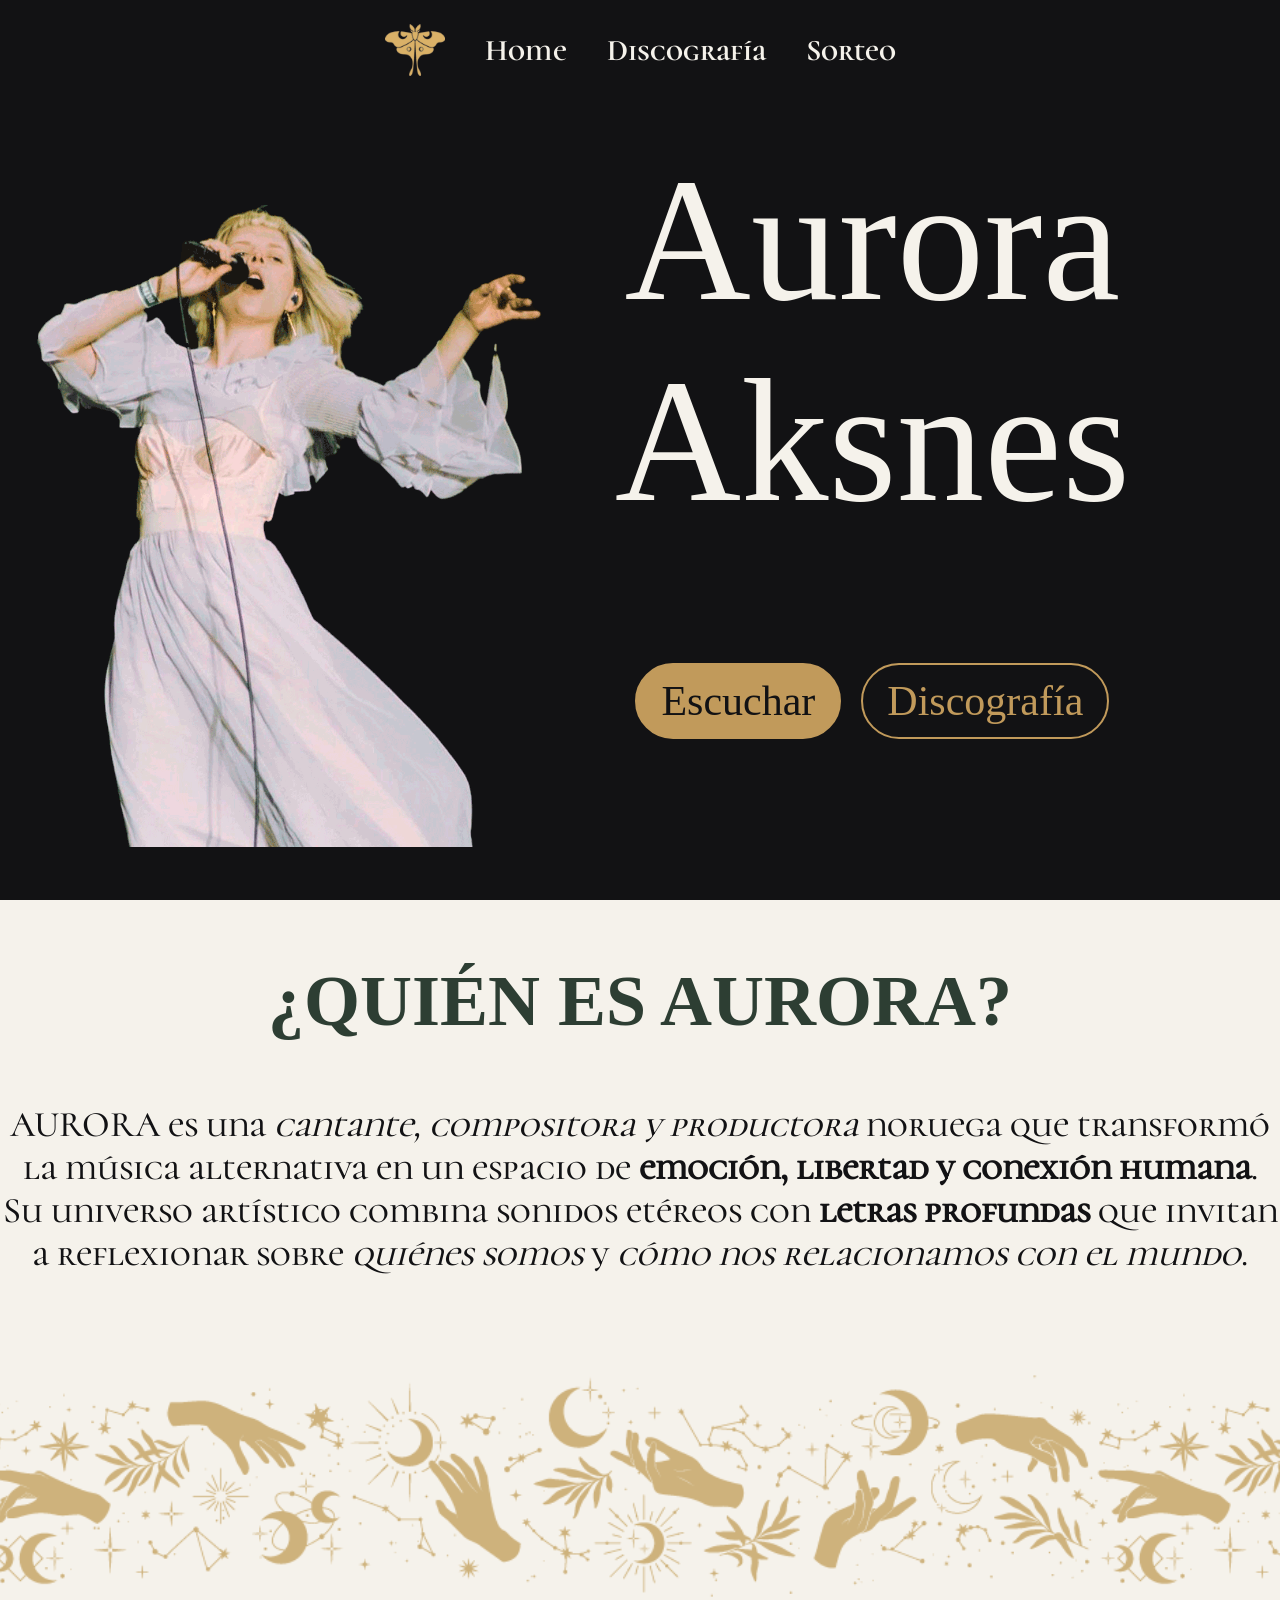
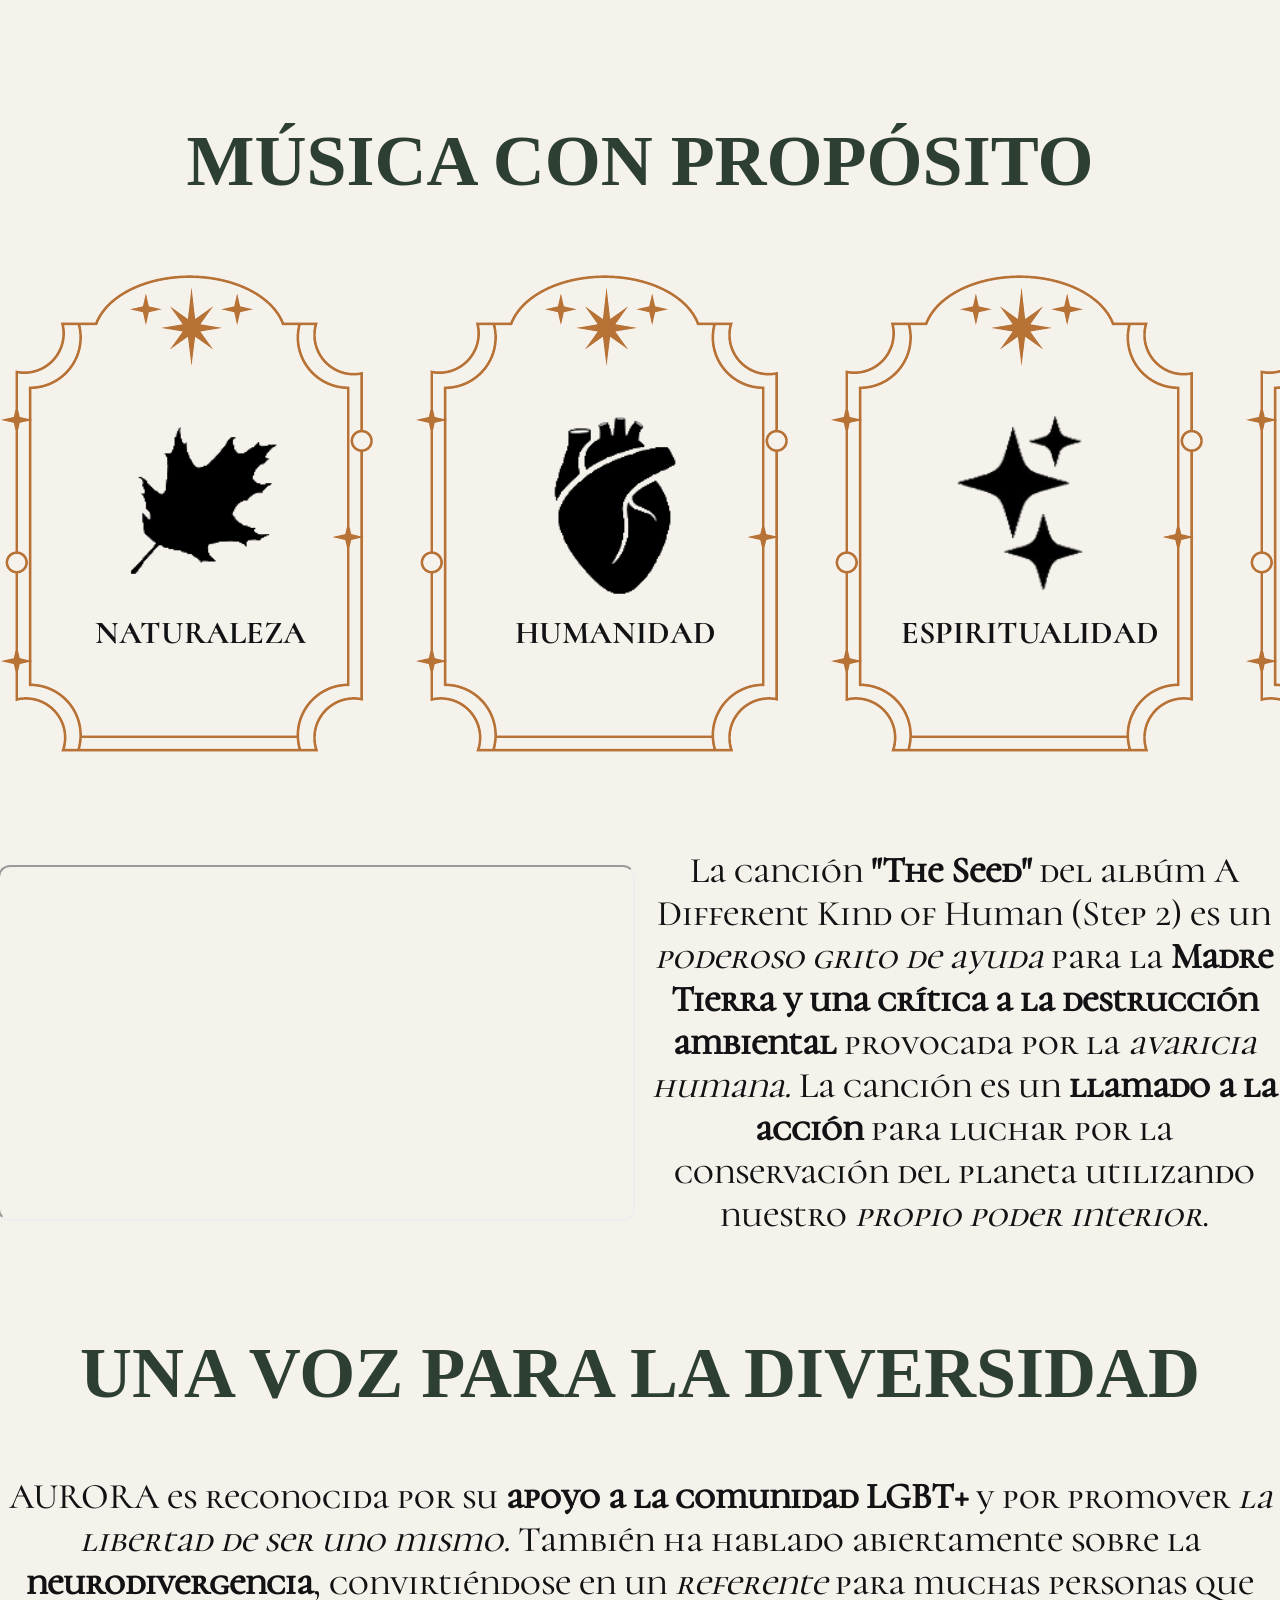
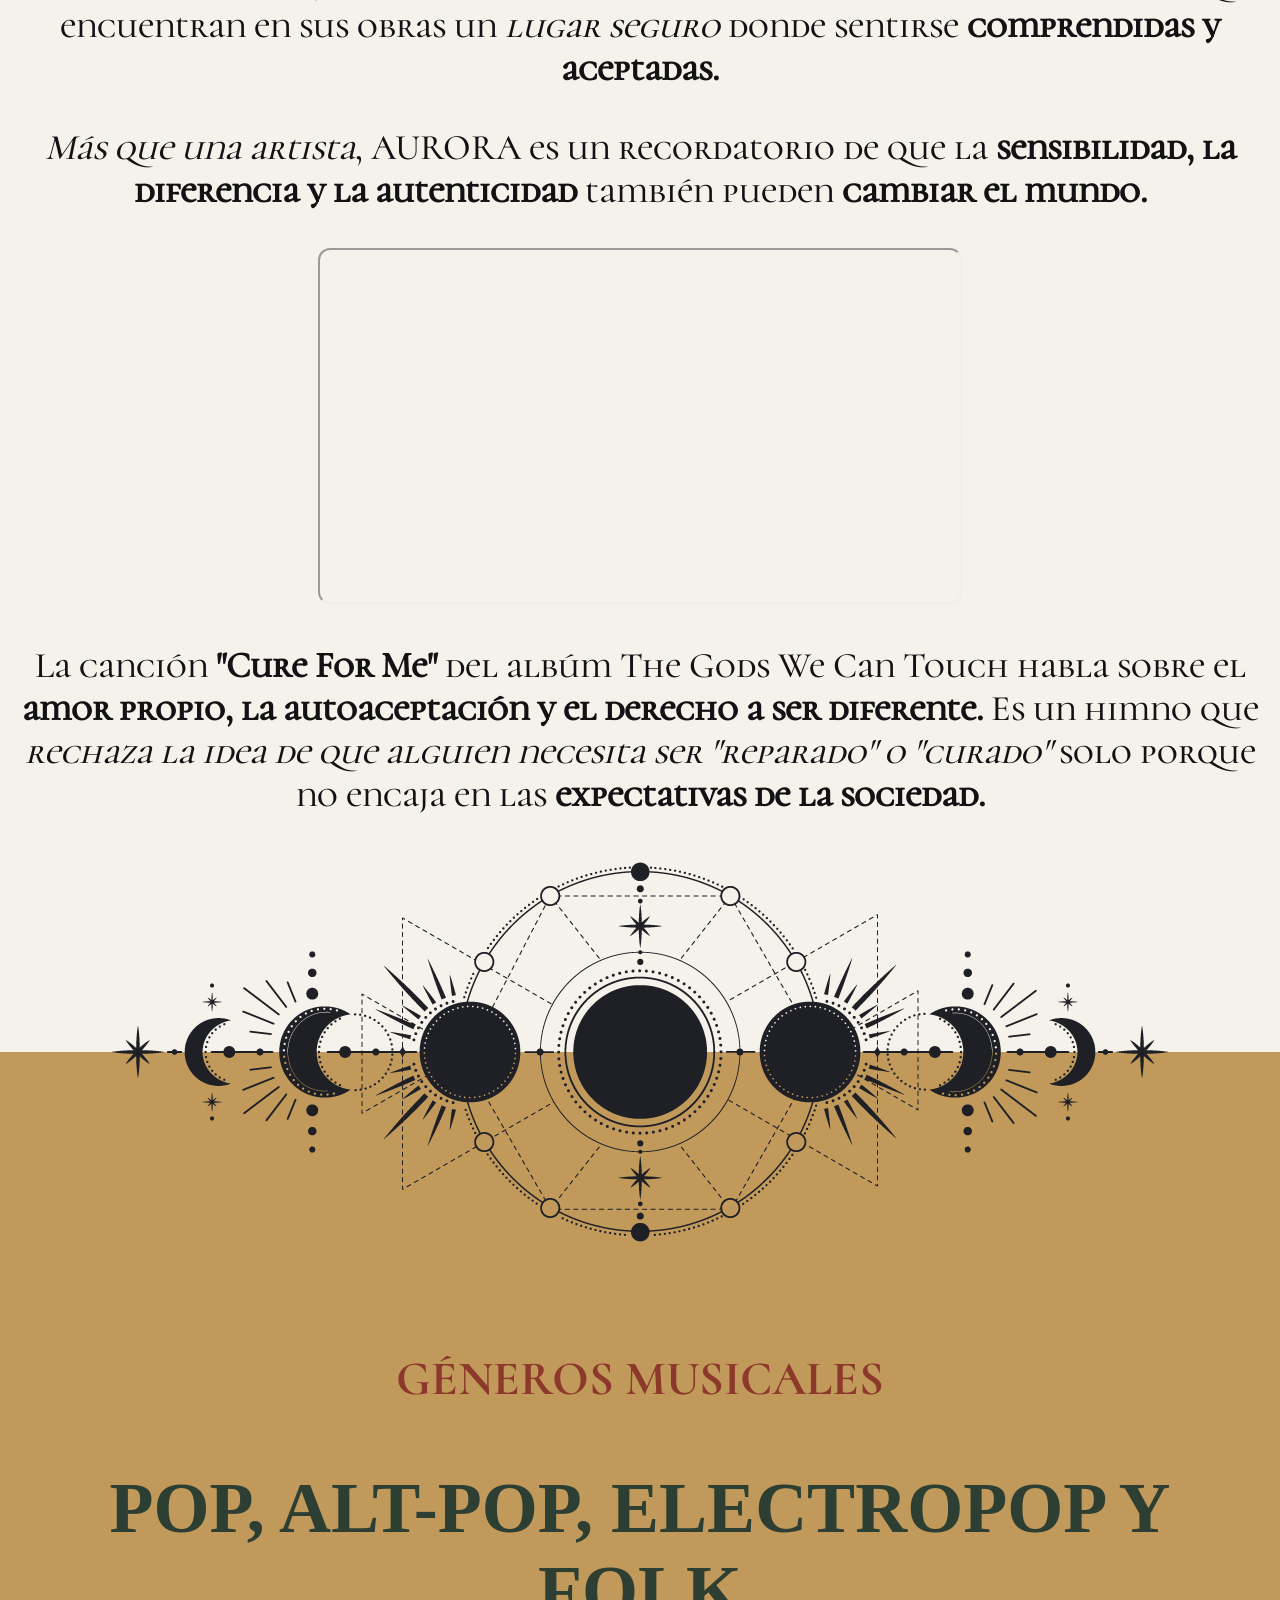
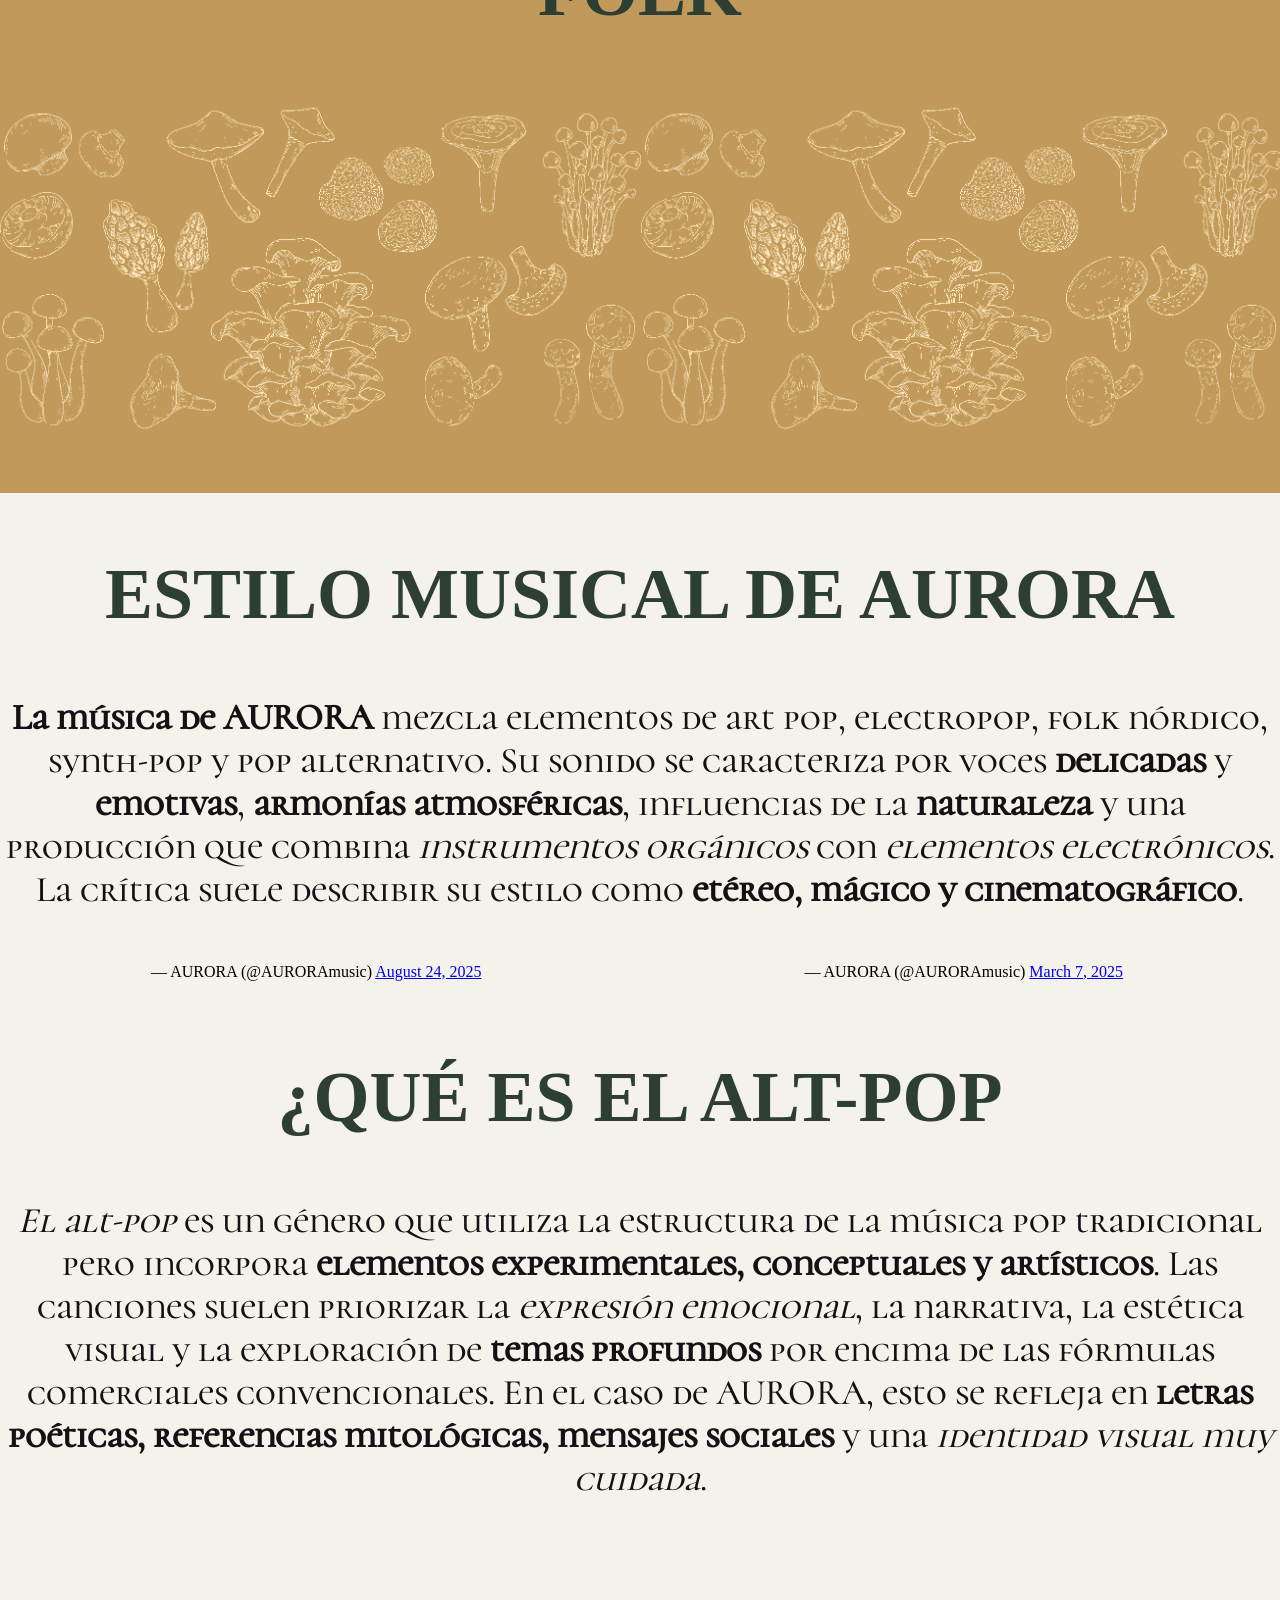
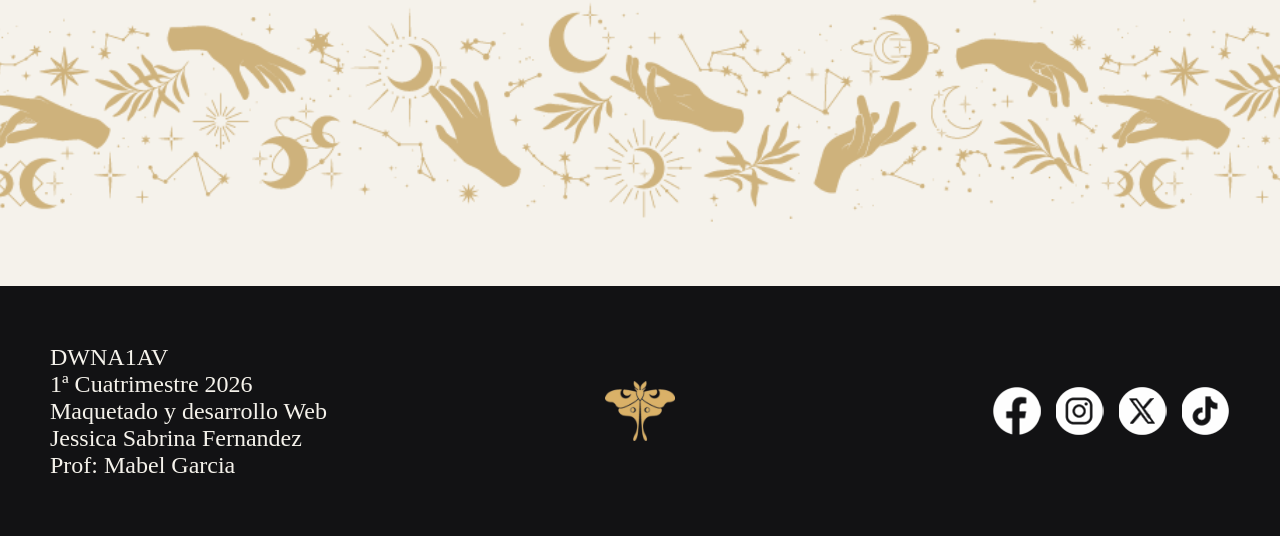
==== index.html @ bcd717bb "web_aurora_1.0.0" ====
<!doctype html>
<html lang="es">
  <head>
    <meta charset="UTF-8" />
    <meta name="viewport" content="width=device-width, initial-scale=1.0" />
    <title>AURORA</title>
    <link rel="stylesheet" href="css/style.css" />
    <script src="app.js" defer></script>
  </head>
  <body>
    <header>
      <nav>
        <ul>
          <li><div class="logo"></div></li>
          <li><a href="index.html">Home</a></li>
          <li><a href="discografia.html">Discografía</a></li>
          <li><a href="formulario.html">Sorteo</a></li>
        </ul>
      </nav>
    </header>

    <main>
      <section class="banner">
        <div class="banner_imagen"></div>
        <div class="contenido_banner">
          <div class="titulo_banner"><h1>Aurora Aksnes</h1></div>
          <div class="btns_banner">
            <a
              class="btn_escuchar"
              target="_blank"
              href="https://open.spotify.com/intl-es/artist/1WgXqy2Dd70QQOU7Ay074N?si=v36S2ORpQXOMfFHbSFHJcA"
            >
              Escuchar
            </a>
            <a class="btn_discografia" href="discografia.html">Discografía </a>
          </div>
        </div>
      </section>

      <section class="contenedor">
        <h2 class="titulos_h2">¿QUIÉN ES AURORA?</h2>
        <p>
          AURORA es una
          <em>cantante, compositora y productora</em>
          noruega que transformó la música alternativa en un espacio de
          <strong>emoción, libertad y conexión humana</strong>. Su universo
          artístico combina sonidos etéreos con
          <strong>letras profundas</strong> que invitan a reflexionar sobre
          <em>quiénes somos</em> y <em>cómo nos relacionamos con el mundo</em>.
        </p>
      </section>

      <div class="img_manos_celestiales" aria-hidden="true"></div>

      <section class="contenedor">
        <h2 class="titulos_h2">MÚSICA CON PROPÓSITO</h2>
        <div class="grid4">
          <div class="ornamento">
            <div id="naturaleza"></div>
            <span>NATURALEZA</span>
          </div>

          <div class="ornamento">
            <div id="humanidad"></div>
            <span>HUMANIDAD</span>
          </div>

          <div class="ornamento">
            <div id="espiritualidad"></div>
            <span>ESPIRITUALIDAD</span>
          </div>

          <div class="ornamento">
            <div id="tierra"></div>
            <span>TIERRA</span>
          </div>
        </div>
      </section>

      <div class="contenedor">
        <div class="grid2">
          <iframe
            data-testid="embed-iframe"
            style="border-radius: 12px"
            src="https://open.spotify.com/embed/track/16tvIGzCNfRLVbm8G39DDo?utm_source=generator&si=0fff53f872d34c62"
            height="352"
            allow="
              autoplay;
              clipboard-write;
              encrypted-media;
              fullscreen;
              picture-in-picture;
            "
            loading="lazy"
          ></iframe>
          <p>
            La canción <strong>"The Seed"</strong> del albúm A Different Kind of
            Human (Step 2) es un <em>poderoso grito de ayuda</em> para la
            <strong>Madre Tierra y una crítica a la
            destrucción ambiental</strong> provocada por la
            <em>avaricia humana.</em> La canción es un
            <strong>llamado a la acción</strong> para luchar por la conservación
            del planeta utilizando nuestro
            <em>propio poder interior</em>.
          </p>
        </div>
      </div>

      <section class="contenedor">
        <h2 class="titulos_h2">UNA VOZ PARA LA DIVERSIDAD</h2>
        <p>
          AURORA es reconocida por su <strong>apoyo a la comunidad
          LGBT+</strong> y por promover <em>la libertad de ser uno mismo.</em>
          También ha hablado abiertamente sobre la
          <strong>neurodivergencia</strong>, convirtiéndose en un
          <em>referente</em> para muchas personas que encuentran en sus obras un
          <em>lugar seguro</em> donde sentirse
          <strong>comprendidas y aceptadas.</strong>
        </p>
        <p>
          <em>Más que una artista</em>, AURORA es un recordatorio de que la
          <strong>sensibilidad, la diferencia y la autenticidad</strong> también
          pueden <strong>cambiar el mundo.</strong>
        </p>
        <iframe
          id="cure_for_me"
          data-testid="embed-iframe"
          style="border-radius: 12px"
          src="https://open.spotify.com/embed/track/7Iiek3SL6PluRxj9IgbTC1?utm_source=generator&si=62061ac1c10e4a43"
          height="352"
          allow="
            autoplay;
            clipboard-write;
            encrypted-media;
            fullscreen;
            picture-in-picture;
          "
          loading="lazy"
        ></iframe>
        <p>
          La canción <strong>"Cure For Me"</strong> del albúm The Gods We Can
          Touch habla sobre el <strong>amor propio, la
          autoaceptación y el
          derecho a ser diferente.</strong> Es un
          himno que <em>rechaza la idea de que alguien
          necesita ser "reparado" o
          "curado"</em> solo porque no encaja en las
          <strong>expectativas de la sociedad.</strong>
        </p>
      </section>

      <div id="lunas" aria-hidden="true"></div>

      <div id="generos_musicales">
        <section class="contenedor">
          <h3 class="titulos_h3">GÉNEROS MUSICALES</h3>
          <h2 class="titulos_h2">POP, ALT-POP, ELECTROPOP Y FOLK</h2>
        </section>

        <div id="hongos"></div>
      </div>

      <section class="contenedor">
        <h2 class="titulos_h2">ESTILO MUSICAL DE AURORA</h2>
        <p>
          <strong>La música de AURORA</strong> mezcla elementos de art
          pop, electropop, folk nórdico, synth-pop y pop alternativo. Su sonido
          se caracteriza por voces <strong>delicadas</strong> y
          <strong>emotivas</strong>, <strong>armonías atmosféricas</strong>,
          influencias de la <strong>naturaleza</strong> y una producción que
          combina <em>instrumentos orgánicos</em> con
          <em>elementos electrónicos</em>. La crítica suele describir su estilo
          como <strong>etéreo, mágico y cinematográfico</strong>.
        </p>
        <div class="grid2">
          <blockquote class="twitter-tweet" data-media-max-width="560">
            <!-- <p lang="en" dir="ltr">
              To sing this song with you, all over the world has been an
              absolute honour.<br /><br />I only have 4 shows left this year.
              And then this chapter will be over. And i will retire to my nest
              for a while. And it’s going to be lovely.<br />I love you all x
              <a href="https://t.co/igZcpnG6uc">pic.twitter.com/igZcpnG6uc</a>
            </p> -->
            &mdash; AURORA (@AURORAmusic)
            <a
              href="https://x.com/AURORAmusic/status/1959601594741424408?ref_src=twsrc%5Etfw"
              >August 24, 2025</a
            >
          </blockquote>
          <script src="https://platform.x.com/widgets.js"></script>
          <blockquote class="twitter-tweet" data-media-max-width="560">
            <!-- <p lang="tr" dir="ltr">
              Istanbul ✨ Tickets for my show at KüçükÇiftlik Park on the 12th
              July are on-sale now!
              <a href="https://t.co/MssxtVZOmK">https://t.co/MssxtVZOmK</a>
              <a href="https://t.co/ja3zozktDt">pic.twitter.com/ja3zozktDt</a>
            </p> -->
            &mdash; AURORA (@AURORAmusic)
            <a
              href="https://x.com/AURORAmusic/status/1897935263843991590?ref_src=twsrc%5Etfw"
              >March 7, 2025</a
            >
          </blockquote>
          <script src="https://platform.x.com/widgets.js"></script>
        </div>
        <article>
          <h2 class="titulos_h2">¿QUÉ ES EL ALT-POP</h2>
          <p>
            <em>El alt-pop</em> es un género que utiliza la
            estructura de la música pop tradicional pero incorpora
            <strong>elementos experimentales, conceptuales y artísticos</strong
            >. Las canciones suelen priorizar la <em>expresión emocional</em>,
            la narrativa, la estética visual y la exploración de
            <strong>temas profundos</strong> por encima de las fórmulas
            comerciales convencionales. En el caso de AURORA, esto se refleja en
            <strong
              >letras poéticas, referencias mitológicas, mensajes
              sociales</strong
            >
            y una <em>identidad visual muy cuidada</em>.
          </p>
        </article>
      </section>

      <div class="img_manos_celestiales" aria-hidden="true"></div>
    </main>

    <footer class="footer">
      <div>
        <ol>
          <li>DWNA1AV</li>
          <li>1ª Cuatrimestre 2026</li>
          <li>Maquetado y desarrollo Web</li>
          <li>Jessica Sabrina Fernandez</li>
          <li>Prof: Mabel Garcia</li>
        </ol>
      </div>
      <div class="logo"></div>
      <div class="redes" aria-label="Redes sociales">
        <ol>
          <li>
            <a
              href="https://www.facebook.com/iamAURORA"
              class="icon facebook"
              aria-label="Facebook"
              target="_blank"
            ></a>
          </li>

          <li>
            <a
              href="https://www.instagram.com/auroramusic/"
              class="icon instagram"
              aria-label="Instagram"
              target="_blank"
            ></a>
          </li>

          <li>
            <a
              href="https://x.com/AURORAmusic"
              class="icon x"
              aria-label="X"
              target="_blank"
            ></a>
          </li>

          <li>
            <a
              href="https://www.tiktok.com/@iamauroramusic?is_from_webapp=1&sender_device=pc"
              class="icon tiktok"
              aria-label="TikTok"
              target="_blank"
            ></a>
          </li>
        </ol>
      </div>
    </footer>
  </body>
</html>
---- css/style.css ----
/* TIPOGRAFIAS--------------------------------------------------------------- */
@font-face {
  font-family: "corcomat_bold"; /* Dale el nombre que quieras usar */
  src: url(../fonts/CormorantUnicase-Bold.ttf) format("truetype");
}
@font-face {
  font-family: "corcomat_medium"; /* Dale el nombre que quieras usar */
  src: url(../fonts/CormorantUnicase-Medium.ttf) format("truetype");
}
@font-face {
  font-family: "uncial_antiqua"; /* Dale el nombre que quieras usar */
  src: url(../fonts/UncialAntiqua-Regolar.ttf) format("truetype");
}
/* ------------------------------------------------------------------------*/

/* AJUSTES GENERALES----------------------------------- */
body {
  background-color: #f5f2eb;
  margin: 0;
}

p {
  font-family: corcomat_medium;
  font-size: 36px;
  color: #121214;
}

img {
  height: 500px;
  width: 500px;
}

h1 {
  font-size: inherit;
  font-weight: normal;
  margin: 0;
  padding: 0;
}

iframe {
  width: 100%;
}

#cure_for_me {
  width: 50%;
}

/* --------------------------- */

/* animaciones de texto y titulos ----------------------------------------------*/
p,
h2,
h3,
span {
  opacity: 0;
  transform: translateY(30px);
  transition:
    opacity 0.8s ease-out,
    transform 0.8s ease-out;
  will-change: opacity, transform;
}

p.visible,
h2.visible,
h3.visible,
span.visible {
  opacity: 1;
  transform: translateY(0);
}

.entrada-izquierda {
  opacity: 0;
  transform: translateX(-50px);
  transition:
    opacity 0.6s ease,
    transform 0.6s ease;
  will-change: opacity, transform;
}

.entrada-izquierda.animado {
  opacity: 1;
  transform: translateX(0);
}
/* ----------------------------------------------------------------------------- */
/* NAVBAR */
header nav ul {
  display: flex;
  gap: 40px;
  font-size: 30px;
  justify-content: center;
  align-items: center;
  list-style: none;
  margin: 0;
  padding: 0;
}

.logo {
  background: url(../images/moth.png) no-repeat center center;
  background-size: contain;
  height: 60px;
  width: 60px;
}

header {
  display: flex;
  justify-content: center;
  align-items: center;
  padding: 20px;
  background-color: #121214;
}

header nav a {
  text-decoration: none;
  color: #f5f2eb;
  font-family: "corcomat_bold";
}

header nav a:hover {
  color: #c19a5b;
}
/* ------------------------------------------------------------------------------------*/

/* BANNER-------------------------------------------------------------------------------- */
.banner {
  display: grid;
  grid-template-columns: 1fr 1fr;
  height: 800px;
  background-color: #121214;
}

.banner_imagen {
  background: url(../images/aurora_banner.png) no-repeat center center;
  background-size: contain;
}

.contenido_banner {
  display: grid;
  grid-template-rows: auto 1fr;
  align-items: center;
  justify-items: center;
  padding: 40px;
  padding-right: 150px;
}

.titulo_banner {
  font-size: 175px;
  font-family: "uncial_antiqua";
  text-align: center;
  text-wrap: wrap;
  color: #f5f2eb;
}

.btns_banner {
  display: flex;
  justify-content: center;
  align-items: center;
  gap: 20px;
  width: 100%;
}
/* ------------------------------------------------------------------- */

/* BOTONES A---------------------------------------------------------------- */
.btn_escuchar {
  border: 2px solid #c19a5b;
  background-color: #c19a5b;
  color: #121214;
  padding: 12px 24px;
  font-family: "uncial_antiqua";
  font-size: 42px;
  cursor: pointer;
  border-radius: 50px;
  text-decoration: none;
}
.btn_discografia {
  background-color: transparent;
  border: 2px solid #c19a5b;
  color: #c19a5b;
  padding: 12px 24px;
  font-family: "uncial_antiqua";
  font-size: 42px;
  cursor: pointer;
  border-radius: 50px;
  text-decoration: none;
}
.btn_canciones {
  background-color: transparent;
  border: 2px solid #8c382a;
  color: #8c382a;
  padding: 12px 24px;
  font-family: "uncial_antiqua";
  font-size: 26px;
  cursor: pointer;
  border-radius: 50px;
  text-decoration: none;
}

/* BOTONES BUTTON---------------------------------------------- */
.btn_spotify {
  border: 2px solid #8c382a;
  background-color: #8c382a;
  color: #f5f2eb;
  padding: 12px 24px;
  font-family: "uncial_antiqua";
  font-size: 26px;
  cursor: pointer;
  border-radius: 50px;
}

.btn_escuchar:hover,
.btn_canciones:hover,
.btn_discografia:hover,
.btn_spotify:hover,
.btn_volver:hover,
.btn_enviar:hover {
  background-color: #2d3e33;
  border-color: #2d3e33;
  color: #f5f2eb;
}
/* ------------------------------------------------------------------- */

.contenedor {
  width: 1280px;
  margin: auto;
  align-items: center;
  justify-items: center;
  text-align: center;
}

.titulos_h2 {
  font-family: "uncial_antiqua";
  font-size: 72px;
  color: #2d3e33;
}

.titulos_h3 {
  font-family: "corcomat_bold";
  font-size: 48px;
  color: #8c382a;
}

/* DECORACION---------------------------------------- */
.img_manos_celestiales {
  background: url(../images/manos_celestiales.png) repeat-x center center;
  background-size: contain;
  height: 350px;
}

.img_luna_fases {
  background: url(../images/luna_fases.png) no-repeat center center;
  background-size: contain;
  height: 150px;
  width: 100%;
  background-position: center;
  background-repeat: no-repeat;
  margin: 20px 0 20px 0;
}
/* -------------------------------------------------- */

/* ONRAMENTOS--------------------------------------- */
.ornamento {
  background: url(../images/ornamento.png) no-repeat center center;
  background-size: cover;
  width: 400px;
  height: 500px;

  display: grid;
  grid-template-rows: 70% 30%;
  justify-items: center;

  font-family: corcomat_bold;
  font-size: 32px;
  color: #121214;
  margin-bottom: 50px;
}

.ornamento > div {
  align-self: end;
}

.ornamento span {
  align-self: start;
}
/* ------------------------------------------------------ */

/* GRIDS-------------------------------------------------- */
.grid4 {
  margin-top: 50px;
  display: grid;
  grid-template-columns: repeat(4, 1fr);
  gap: 15px;
}

.grid2 {
  display: grid;
  grid-template-columns: repeat(2, 1fr);
  gap: 15px;
  justify-items: center;
  align-items: center;
}
/* -------------------------------------------------- */

/* ORNAMENTOS-------------------------------------------- */
#naturaleza {
  background: url(../images/naturaleza.png) no-repeat center center;
}

#humanidad {
  background: url(../images/humanidad.png) no-repeat center center;
}

#espiritualidad {
  background: url(../images/espiritualidad.png) no-repeat bottom center;
}

#tierra {
  background: url(../images/tierra.png) no-repeat center center;
}

#naturaleza,
#humanidad,
#espiritualidad,
#tierra {
  width: 220px;
  height: 220px;
  background-repeat: no-repeat;
  background-position: center;
  background-size: contain;
}

/* DECORACION-------------------------------------- */
#lunas {
  height: 400px;
  width: 100%;
  background-image:
    url(../images/lunas.png),
    linear-gradient(to bottom, #f5f2eb 50%, #c19a5b 50%);
  background-position: center;
  background-repeat: no-repeat;
}
/* ---------------------------------------- */

#generos_musicales {
  background-color: #c19a5b;
  padding: 50px 0 50px 0;
}

/* DECORACION------------------------------------ */
#hongos {
  background: url(../images/hongos.png) repeat-x;
  background-size: contain;
  height: 350px;
  width: 100%;
}
/* ------------------------------------------------- */

/* FOOTER--------------------------------------------- */
.footer {
  background-color: #121214;
  display: grid;
  grid-template-columns: 1fr 1fr 1fr;
  height: 250px;
  width: 100%;
}

.footer div {
  padding: 0 50px 0 50px;
}

.footer ol {
  margin: 0;
  color: #f5f2eb;
  font-family: "uncial_antiqua";
  font-size: 24px;
  list-style-type: none;
}

.footer > div:nth-child(1) {
  justify-self: start;
  align-self: center;
}

.footer > div:nth-child(2) {
  justify-self: center;
  align-self: center;
}

.footer > div:nth-child(3) {
  justify-self: end;
  align-self: center;
}

.redes ol {
  display: flex;
  gap: 15px;
  list-style: none;
  padding: 0;
  margin: 0;
}

.redes li {
  display: flex;
}

.icon {
  display: block;
  width: 48px;
  height: 48px;

  background-image: url(../images/social_media.png);
  background-repeat: no-repeat;

  transition: transform 0.3s ease;
}
.facebook {
  background-position: 0 0;
}
.facebook:hover {
  background-position: 0 -48px;
}
.instagram {
  background-position: -48px 0;
}
.instagram:hover {
  background-position: -48px -48px;
}
.x {
  background-position: -96px 0;
}
.x:hover {
  background-position: -96px -48px;
}
.tiktok {
  background-position: -144px 0;
}
.tiktok:hover {
  background-position: -144px -48px;
}
.icon:hover {
  transform: translateY(-4px);
}

/* ------------------------------------------------ */

/* ACORDEON-------------------------------------- */
.acordeon {
  width: 100%;
  height: 550px;
  overflow: hidden;
}

.acordeon ol {
  display: flex;
  width: 100%;
  height: 100%;
  margin: 0;
  padding: 0;
  list-style: none;
}

.acordeon li {
  position: relative;
  flex: 1;
  height: 100%;
  transition: all 0.5s ease;
}

.acordeon li a {
  display: block;
  width: 100%;
  height: 100%;
}

.acordeon ol:hover li {
  flex: 0.5;
}
.acordeon ol li:hover {
  flex: 5;
}

.acordeon li img {
  display: block;
  width: 100%;
  height: 100%;
  object-fit: cover;
  object-position: center;
}
/* ---------------------------------------------- */

/* PORTADAS DISCOS--------------------------------------------- */
.contenedor_disco {
  position: relative;
  width: 500px;
  height: 500px;
}

.disco {
  width: 100%;
  height: 100%;
  display: block;
}

.ornamento_disco {
  position: absolute;
  top: -10px;
  left: -10px;
  width: calc(100% + 20px);
  height: calc(100% + 20px);
  background-image: url(../images/ornamento_discos.png);
  background-size: 100% 100%;
  background-position: center;
  background-repeat: no-repeat;
  pointer-events: none;
  z-index: 2;
}
/* ---------------------------------------------------- */

/* DESCRIPCION DISCOS--------------------------------- */
.texto_discos {
  text-align: left;
}

.texto_discos h2 {
  font-family: "uncial_antiqua";
  font-size: 48px;
  color: #8c382a;
  margin: 0;
}

.texto_discos ol {
  margin: 0 0 20px 0;
}

.texto_discos li {
  margin: 0;
  font-family: corcomat_medium;
  font-size: 24px;
  list-style-type: "-";
  list-style-position: inside;
}

.texto_discos p {
  margin: 15px 0 15px 0;
  font-family: corcomat_medium;
  font-size: 24px;
  text-decoration: none;
  list-style-type: none;
}

.texto_discos span {
  margin: 15px 0 15px 0;
  font-family: corcomat_bold;
  font-size: 16px;
}

ol,
ol {
  padding: 0;
  margin: 0;
}
/* ------------------------------------------------------- */

/* MODALES-------------------------------------------------- */
.modal {
  position: fixed;
  top: 0;
  left: 0;
  width: 100%;
  height: 100%;
  background-color: rgba(0, 0, 0, 0.5);
  display: flex;
  justify-content: center;
  align-items: center;
  opacity: 0;
  visibility: hidden;
  transition:
    opacity 0.3s ease,
    visibility 0.3s ease;
  z-index: 1000;
}

.modal.mostrar {
  opacity: 1;
  visibility: visible;
}

.modal-contenido {
  background: #121214;
  padding: 35px;
  border-radius: 30px;
  max-width: 500px;
  width: 90%;
  position: relative;
  transform: scale(0.9);
  transition: transform 0.3s ease;
}

.modal.mostrar .modal-contenido {
  transform: scale(1);
}

.cerrar {
  position: absolute;
  top: 15px;
  right: 20px;
  font-size: 28px;
  font-weight: bold;
  cursor: pointer;
  color: #f5f2eb;
  line-height: 1;
}

.cerrar:hover {
  color: #ff5c5c;
}
/* ---------------------------------------- */

/* FORMULARIO------------------------------------------*/

.contenedor_formulario {
  max-width: 1000px;
  margin: 40px auto;
  padding: 20px;
  background-color: #c19a5b; /* Un gris un poco más claro que el fondo para que resalte */
  border-radius: 10px;
  box-shadow: 0 4px 15px rgba(0, 0, 0, 0.5);
  color: #f5f2eb;
  h1 {
    font-family: "uncial_antiqua";
    font-size: 52px;
    color: #8c382a;
    margin: 0;
  }
}

.sorteo_intro {
  text-align: center;
  margin-bottom: 30px;
}

fieldset {
  border: 1px solid #8c382a;
  border-radius: 8px;
  padding: 20px;
  margin-bottom: 25px;

  label {
    font-family: corcomat_medium;
    font-size: 28px;
    color: #121214;
  }
}

legend,
.instruccion {
  font-family: corcomat_medium;
  font-size: 36px;
  color: #121214;
}

.grupo_input {
  display: flex;
  flex-direction: column;
  margin-bottom: 15px;
}

.grupo_input label {
  margin-bottom: 5px;
}

.grupo_input input[type="text"],
.grupo_input input[type="email"],
.grupo_input textarea,
.grupo_input input[type="file"] {
  padding: 10px;
  border: 1px solid #f5f2eb;
  border-radius: 5px;
  background-color: #f5f2eb;
  color: #121214;
  font-family: inherit;
}

.grupo_input input:focus,
.grupo_input textarea:focus {
  outline: none;
  border-color: #8c382a;
}

.grupo_checkbox {
  display: flex;
  flex-direction: column;
  gap: 10px;
}

.grupo_checkbox label {
  cursor: pointer;
  display: flex;
  align-items: center;
  gap: 10px;
}

.btn_enviar {
  border: 2px solid #8c382a;
  background-color: #8c382a;
  color: #f5f2eb;
  padding: 12px 24px;
  font-family: "uncial_antiqua";
  font-size: 42px;
  cursor: pointer;
  border-radius: 50px;
  text-decoration: none;
  display: block;
  width: 100%;
}

/* GRACIAS --------------------------------------------------- */
.contenedor_gracias {
  display: flex;
  justify-content: center;
  align-items: center;
  min-height: 60vh;
  padding: 40px 20px;
}

.mensaje_aurora {
  max-width: 1000px;
  background-color: #c19a5b;
  padding: 40px;
  border-radius: 10px;
  text-align: center;
  box-shadow: 0 4px 15px rgba(0, 0, 0, 0.5);
  color: #f5f2eb;

  h1 {
    font-family: "uncial_antiqua";
    font-size: 52px;
    color: #8c382a;
    margin: 0;
  }

  p {
    font-size: 28px;
  }
}

.btn_volver {
  border: 2px solid #8c382a;
  background-color: #8c382a;
  color: #f5f2eb;
  padding: 12px 24px;
  font-family: "uncial_antiqua";
  font-size: 42px;
  cursor: pointer;
  border-radius: 50px;
  text-decoration: none;
}


/* RESPONSIVE TABLET MAX WIDTH 960------------------------------------------------------------- */
@media (max-width: 960px) {
  /* Base / tipografía ------------------------------------------- */
  p {
    font-size: 20px;
  }

  .titulos_h2 {
    font-size: 44px;
  }

  .titulos_h3 {
    font-size: 30px;
  }

  legend,
  .instruccion {
    font-size: 22px;
  }

  fieldset label {
    font-size: 20px;
  }

  img {
    max-width: 100%;
    height: auto;
  }

  .banner_imagen {
    background-image: url(../images/aurora_banner-960.png);
  }

  .ornamento {
    background-image: url(../images/ornamento-960.png);
  }

  .contenedor {
    width: 90%;
  }

  main {
    margin-bottom: 20px;
  }

  /* NAVBAR---------- */
  header nav ul {
    gap: 20px;
    font-size: 20px;
    flex-wrap: wrap;
    padding: 10px 15px;
  }

  .logo {
    width: 45px;
    height: 45px;
  }

  /* BANNER------- */
  .banner {
    grid-template-columns: 1fr;
    height: auto;
  }

  .banner_imagen {
    height: 420px;
    background-size: cover;
  }

  .contenido_banner {
    padding: 30px 20px;
  }

  .titulo_banner {
    font-size: 70px;
  }

  .btns_banner {
    flex-wrap: wrap;
  }

  .btn_escuchar,
  .btn_discografia,
  .btn_canciones,
  .btn_spotify,
  .btn_volver,
  .btn_enviar {
    font-size: 24px;
    padding: 10px 20px;
  }

  /* GRIDS---------- */
  .grid4 {
    grid-template-columns: repeat(2, 1fr);
  }

  .grid2 {
    grid-template-columns: 1fr;
  }

  #cure_for_me {
    width: 100%;
  }

  .ornamento {
    max-width: 300px;
    height: 360px;
  }

  #naturaleza,
  #humanidad,
  #espiritualidad,
  #tierra {
    width: 160px;
    height: 160px;
  }

  .img_manos_celestiales {
    height: 150px;
  }

  #lunas {
    height: 220px;
    background-size: contain;
  }

  #hongos {
    height: 150px;
  }

  .acordeon {
    height: 400px;
  }

  /* DISCOS--------------- */
  .contenedor_disco {
    width: 280px;
    height: 280px;
  }

  .texto_discos {
    text-align: center;
  }

  .texto_discos h2 {
    font-size: 32px;
  }

  .texto_discos p,
  .texto_discos li {
    font-size: 18px;
  }

  /* FORMULARIO------------------------ */
  .contenedor_formulario h1,
  .mensaje_aurora h1 {
    font-size: 36px;
  }

  .contenedor_formulario {
    padding: 15px;
    margin: 20px;
  }

  .mensaje_aurora p {
    font-size: 22px;
  }

  /* FOOTER------------- */
  .footer {
    grid-template-columns: 1fr;
    height: auto;
    padding: 25px 0;
    gap: 15px;
    text-align: center;
  }

  .footer div {
    padding: 5px 20px;
  }

  .footer > div:nth-child(1),
  .footer > div:nth-child(2),
  .footer > div:nth-child(3) {
    justify-self: center;
  }

  .footer ol {
    font-size: 16px;
  }

  .redes ol {
    justify-content: center;
  }
}


/* MEDIA QUERY PARA MOBILE MAX 480--------------------------------------------------------------------- */
@media (max-width: 480px) {
  p {
    font-size: 17px;
  }

  .titulos_h2 {
    font-size: 28px;
  }

  .titulos_h3 {
    font-size: 20px;
  }

  legend,
  .instruccion {
    font-size: 18px;
  }

  fieldset label {
    font-size: 16px;
  }

  .banner {
    margin-bottom: 20px;
  }

  .banner_imagen {
    background-image: url(../images/aurora_banner-480.png);
  }

  .ornamento {
    background-image: url(../images/ornamento-480.png);
  }

  header nav ul {
    gap: 10px;
    font-size: 15px;
    padding: 10px;
  }

  .logo {
    width: 34px;
    height: 34px;
  }

  /* BANNER------------------ */
  .banner_imagen {
    height: 300px;
  }

  .contenido_banner {
    padding: 20px 15px;
  }

  .titulo_banner {
    font-size: 40px;
  }

  .btns_banner {
    flex-direction: column;
    width: 100%;
    gap: 12px;
  }

  .btn_escuchar,
  .btn_discografia,
  .btn_canciones,
  .btn_spotify,
  .btn_volver {
    font-size: 18px;
    width: 100%;
    box-sizing: border-box;
    text-align: center;
  }

  /* GRID------------------ */
  .grid4 {
    grid-template-columns: 1fr;
    gap: 25px;
  }

  .ornamento {
    max-width: 220px;
    height: 280px;
    font-size: 20px;
    margin: 0 auto 30px;
  }

  #naturaleza,
  #humanidad,
  #espiritualidad,
  #tierra {
    width: 130px;
    height: 130px;
  }

  /* ELEMENTOS QUE SE OCULTAN ------------- */
  .acordeon,
  .img_manos_celestiales,
  #lunas,
  #hongos,
  .ornamento_disco {
    display: none;
  }

  /* DISCOS------------------ */
  .contenedor_disco {
    width: 200px;
    height: 200px;
    margin: 0 auto;
  }

  .texto_discos h2 {
    font-size: 24px;
  }

  .texto_discos p,
  .texto_discos li {
    font-size: 15px;
  }

  .texto_discos span {
    font-size: 13px;
  }

  /* FORMULARIO--------------- */
  .contenedor_formulario {
    padding: 15px;
    margin: 20px;
  }

  .contenedor_formulario h1 {
    font-size: 26px;
  }

  .btn_enviar {
    font-size: 18px;
    padding: 10px 16px;
  }

  /* GRACIAS-------------------- */
  .mensaje_aurora {
    padding: 20px;
  }

  .mensaje_aurora h1 {
    font-size: 26px;
  }

  .mensaje_aurora p {
    font-size: 17px;
  }

  /* MODAL------------------ */
  .modal-contenido {
    padding: 20px;
  }

  .cerrar {
    font-size: 22px;
  }

  /* FOOTER------------------------- */
  .footer ol {
    font-size: 13px;
  }

  .footer div {
    padding: 5px 10px;
  }
}
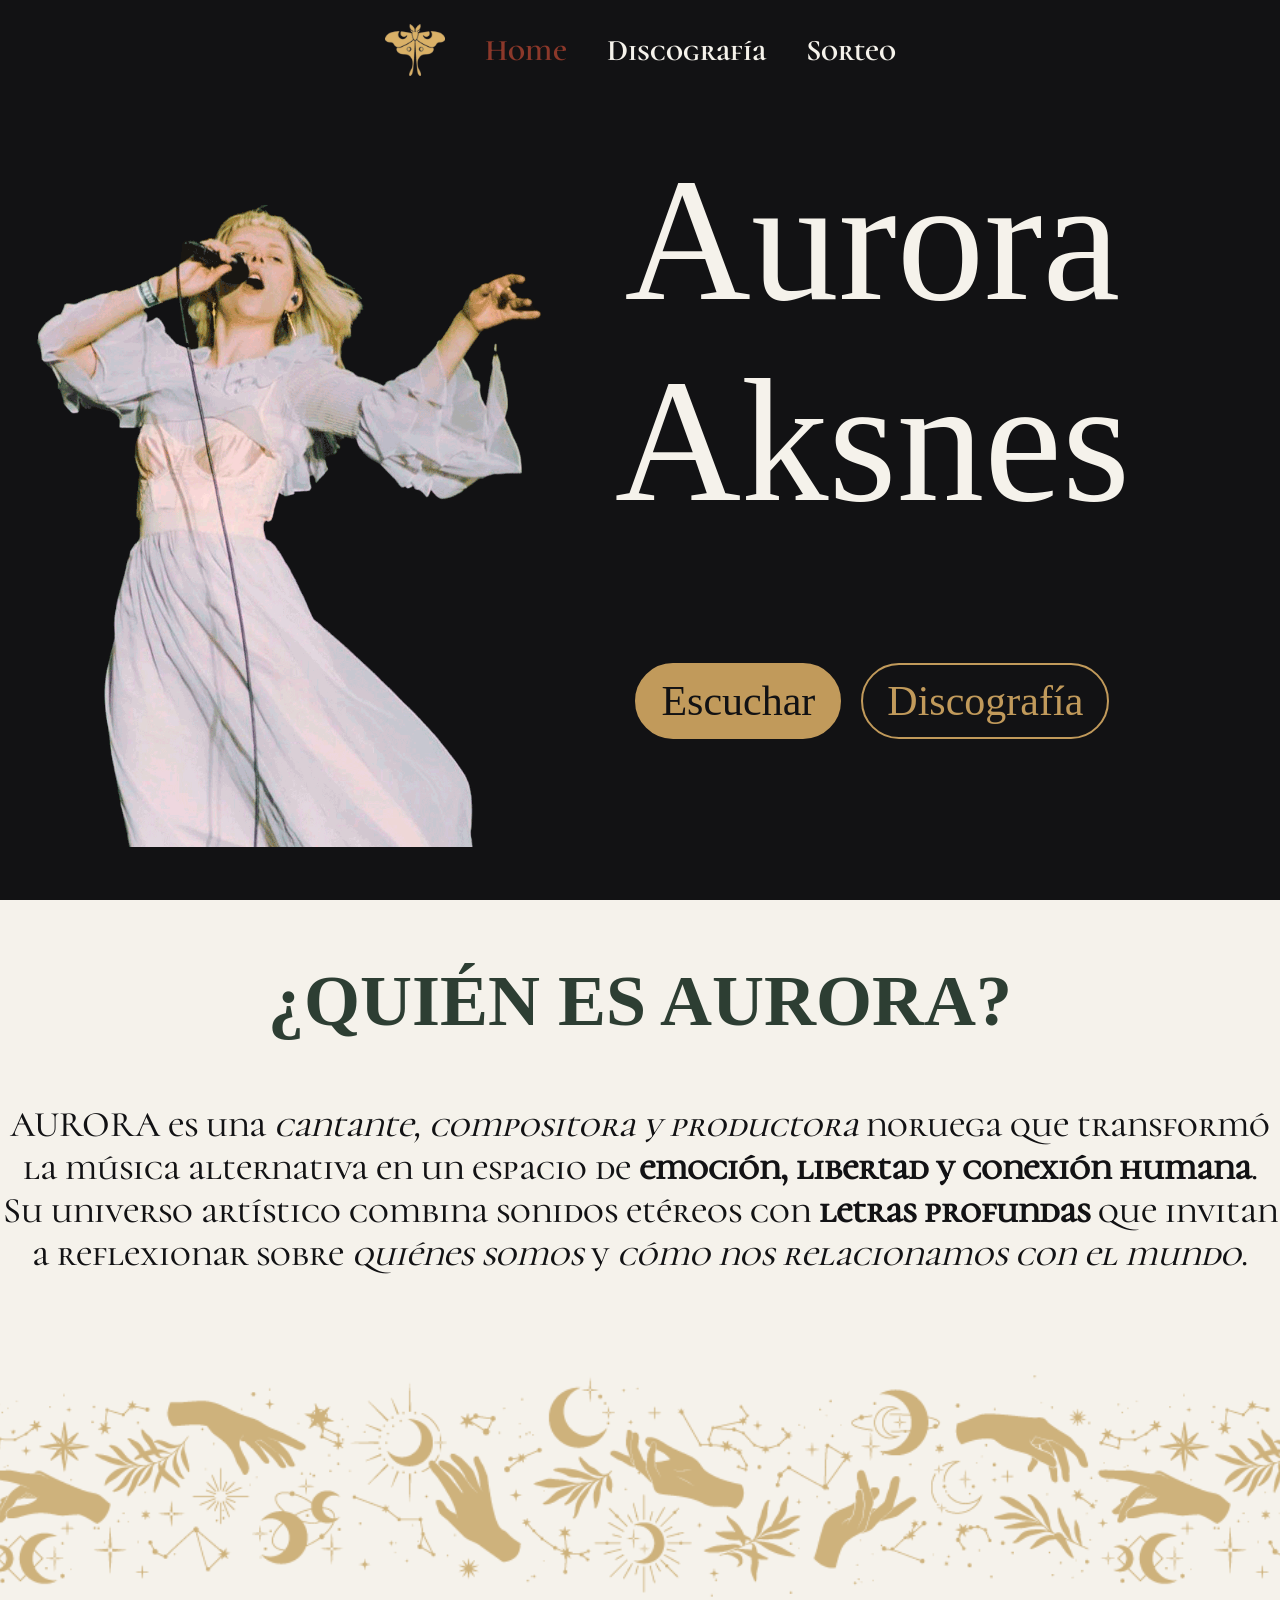
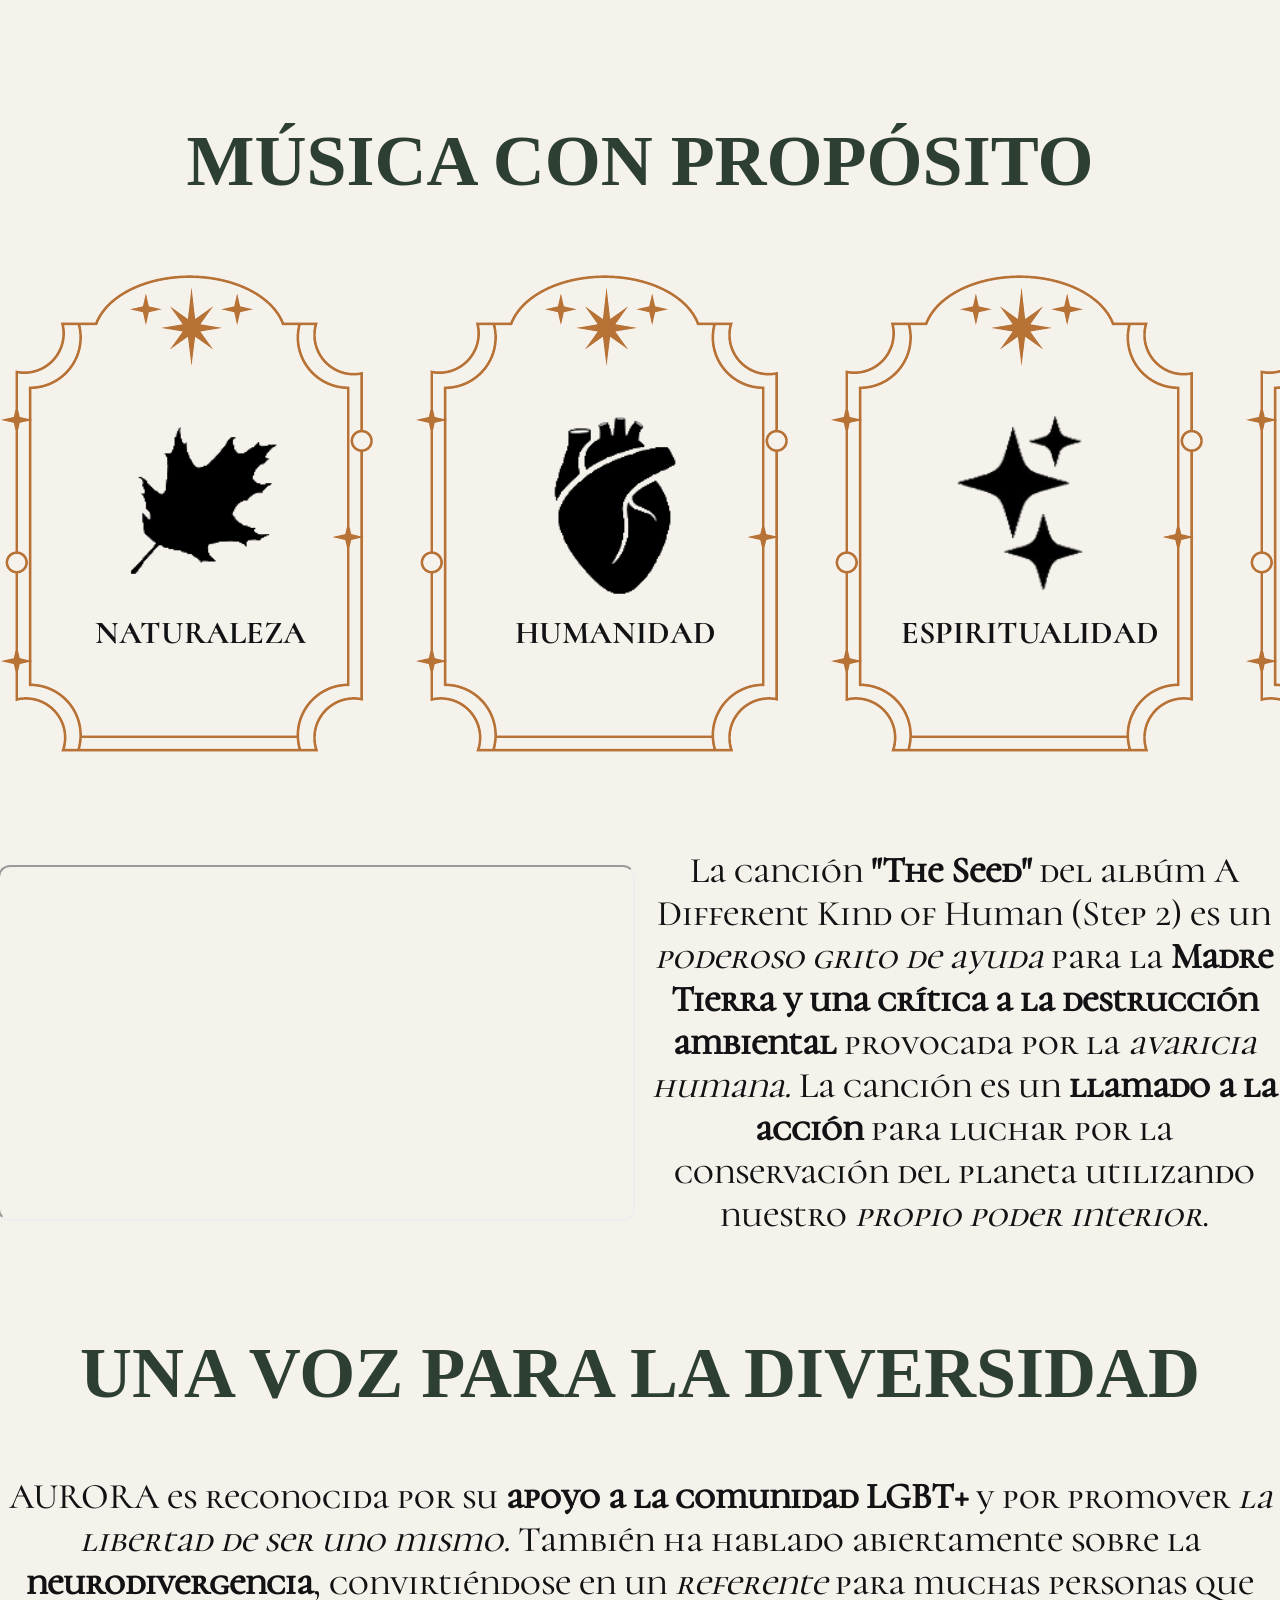
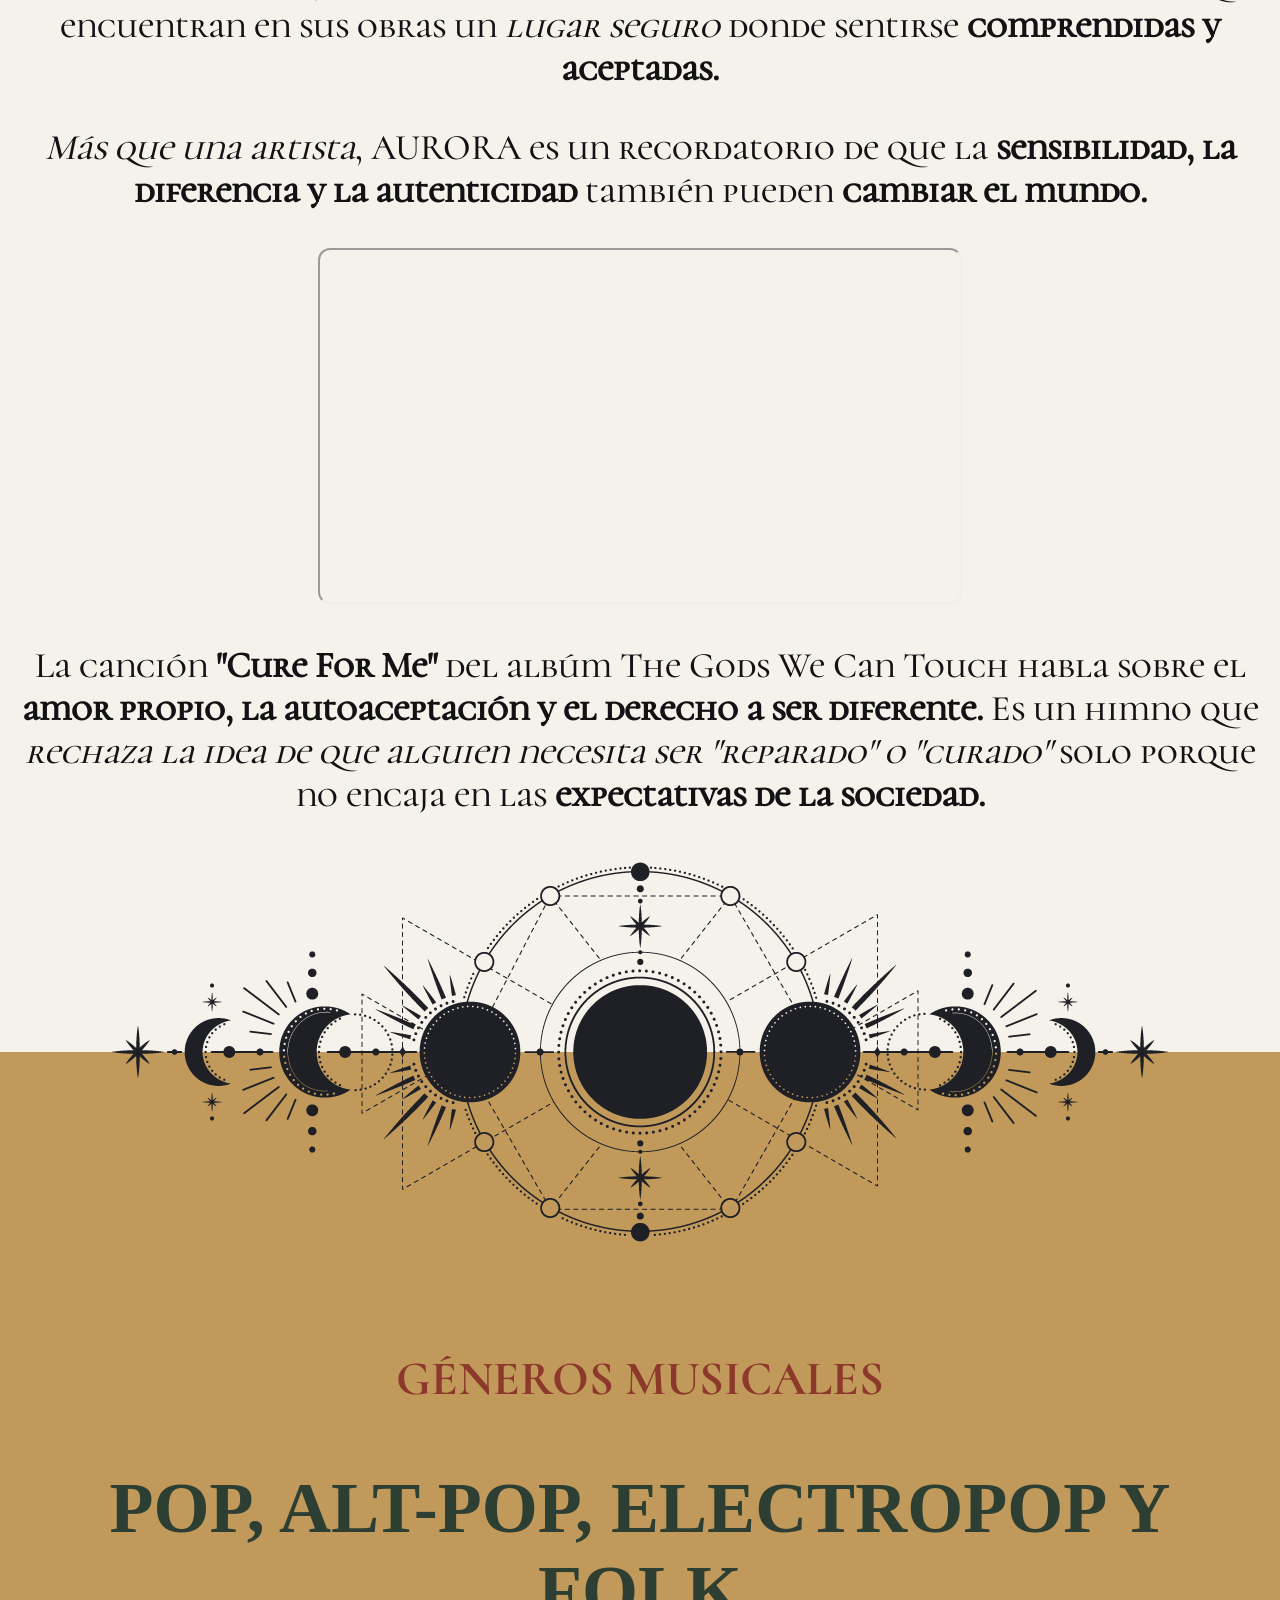
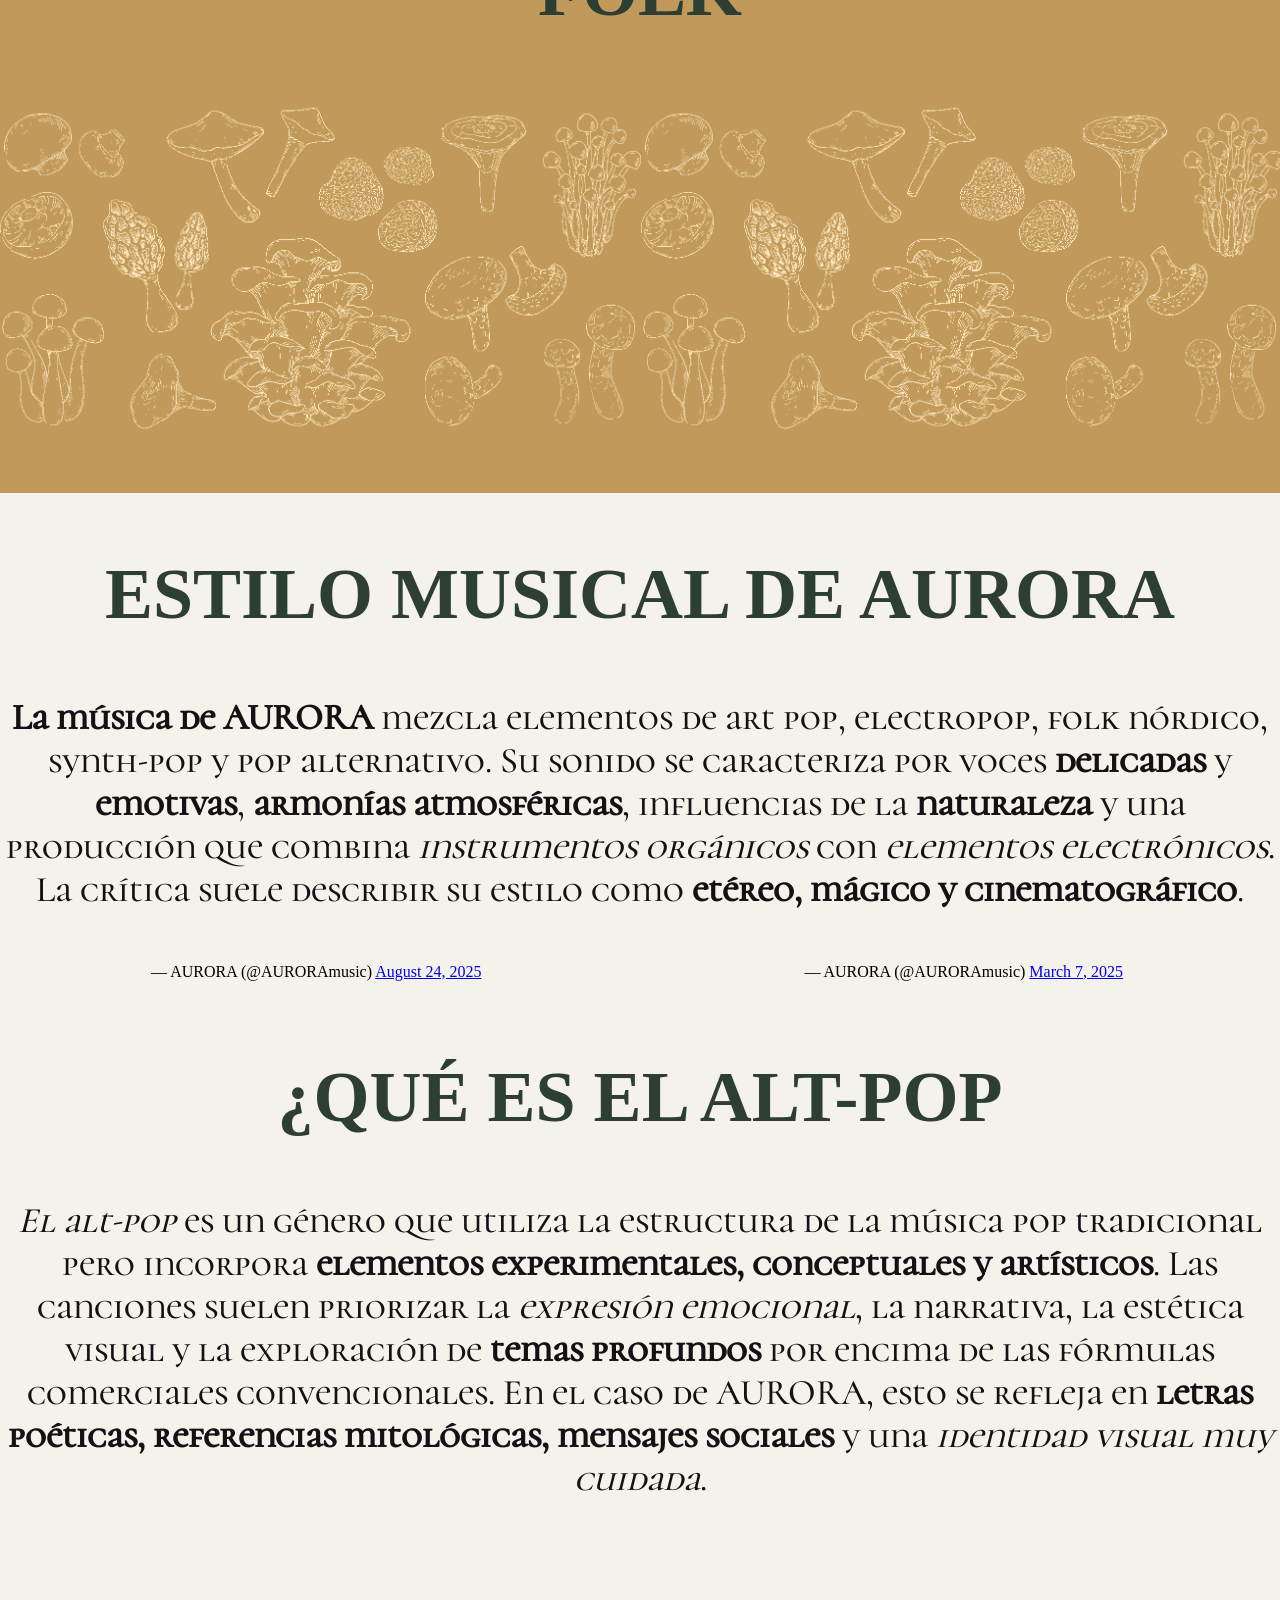
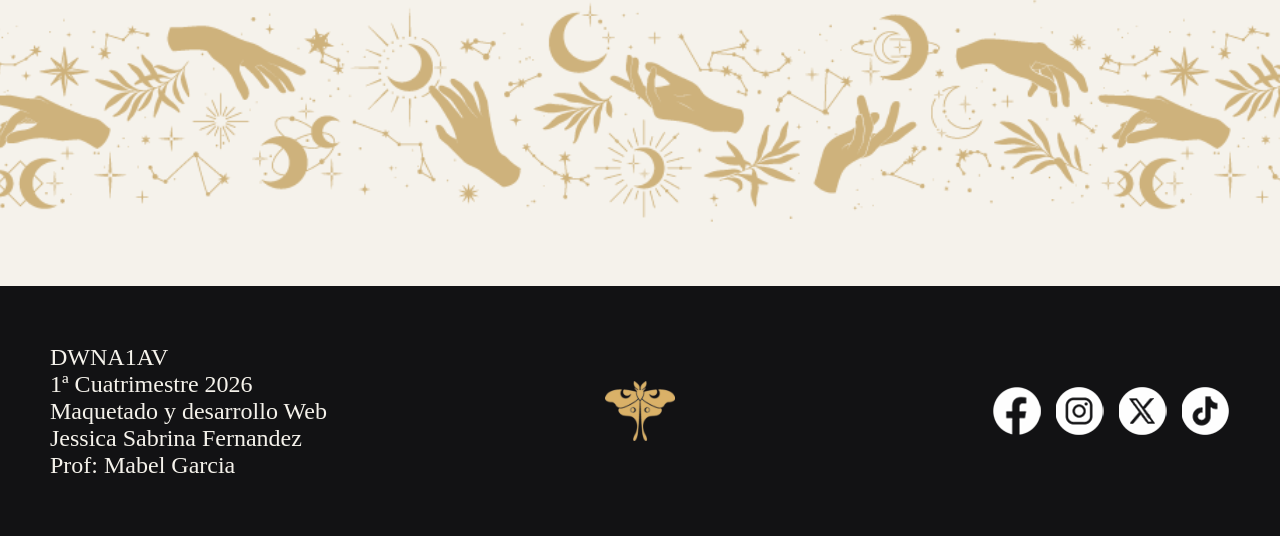
==== commit 24d605de: "fix: arreglos varios de correcciones de profesora Mabel" ====
--- a/index.html
+++ b/index.html
@@ -12,7 +12,7 @@
       <nav>
         <ul>
           <li><div class="logo"></div></li>
-          <li><a href="index.html">Home</a></li>
+          <li><a class="activo" href="index.html" lang="en">Home</a></li>
           <li><a href="discografia.html">Discografía</a></li>
           <li><a href="formulario.html">Sorteo</a></li>
         </ul>
@@ -94,7 +94,7 @@
             loading="lazy"
           ></iframe>
           <p>
-            La canción <strong>"The Seed"</strong> del albúm A Different Kind of
+            La canción <strong lang="en">"The Seed"</strong> del albúm A Different Kind of
             Human (Step 2) es un <em>poderoso grito de ayuda</em> para la
             <strong>Madre Tierra y una crítica a la
             destrucción ambiental</strong> provocada por la
@@ -138,7 +138,7 @@
           loading="lazy"
         ></iframe>
         <p>
-          La canción <strong>"Cure For Me"</strong> del albúm The Gods We Can
+          La canción <strong lang="en">"Cure For Me"</strong> del albúm The Gods We Can
           Touch habla sobre el <strong>amor propio, la
           autoaceptación y el
           derecho a ser diferente.</strong> Es un
@@ -244,7 +244,7 @@
               class="icon facebook"
               aria-label="Facebook"
               target="_blank"
-            ></a>
+            ><span class="ocultar">Facebook</span></a>
           </li>
 
           <li>
@@ -253,7 +253,7 @@
               class="icon instagram"
               aria-label="Instagram"
               target="_blank"
-            ></a>
+            ><span class="ocultar">Instagram</span></a>
           </li>
 
           <li>
@@ -262,7 +262,7 @@
               class="icon x"
               aria-label="X"
               target="_blank"
-            ></a>
+            ><span class="ocultar">X</span></a>
           </li>
 
           <li>
@@ -271,7 +271,7 @@
               class="icon tiktok"
               aria-label="TikTok"
               target="_blank"
-            ></a>
+            ><span class="ocultar">TikTok</span></a>
           </li>
         </ol>
       </div>
--- a/css/style.css
+++ b/css/style.css
@@ -1,15 +1,18 @@
 /* TIPOGRAFIAS--------------------------------------------------------------- */
 @font-face {
-  font-family: "corcomat_bold"; /* Dale el nombre que quieras usar */
-  src: url(../fonts/CormorantUnicase-Bold.ttf) format("truetype");
+  font-family: "corcomat_bold";
+  src: url(../fonts/CormorantUnicase-Bold.ttf) format("truetype"),
+  url(../fonts/CormorantUnicase-Bold.woff) format("woff");
 }
 @font-face {
-  font-family: "corcomat_medium"; /* Dale el nombre que quieras usar */
-  src: url(../fonts/CormorantUnicase-Medium.ttf) format("truetype");
+  font-family: "corcomat_medium";
+  src: url(../fonts/CormorantUnicase-Medium.ttf) format("truetype"),
+  url(../fonts/CormorantUnicase-Medium.ttf) format("woff");
 }
 @font-face {
-  font-family: "uncial_antiqua"; /* Dale el nombre que quieras usar */
-  src: url(../fonts/UncialAntiqua-Regolar.ttf) format("truetype");
+  font-family: "uncial_antiqua";
+  src: url(../fonts/UncialAntiqua-Regolar.ttf) format("truetype"),
+  url(../fonts/UncialAntiqua-Regolar.woff) format("woff");
 }
 /* ------------------------------------------------------------------------*/
 
@@ -118,6 +121,10 @@
 header nav a:hover {
   color: #c19a5b;
 }
+
+.activo {
+  color: #8c382a;
+}
 /* ------------------------------------------------------------------------------------*/
 
 /* BANNER-------------------------------------------------------------------------------- */
@@ -437,6 +444,10 @@
 }
 .icon:hover {
   transform: translateY(-4px);
+}
+
+.ocultar {
+  display: none;
 }
 
 /* ------------------------------------------------ */
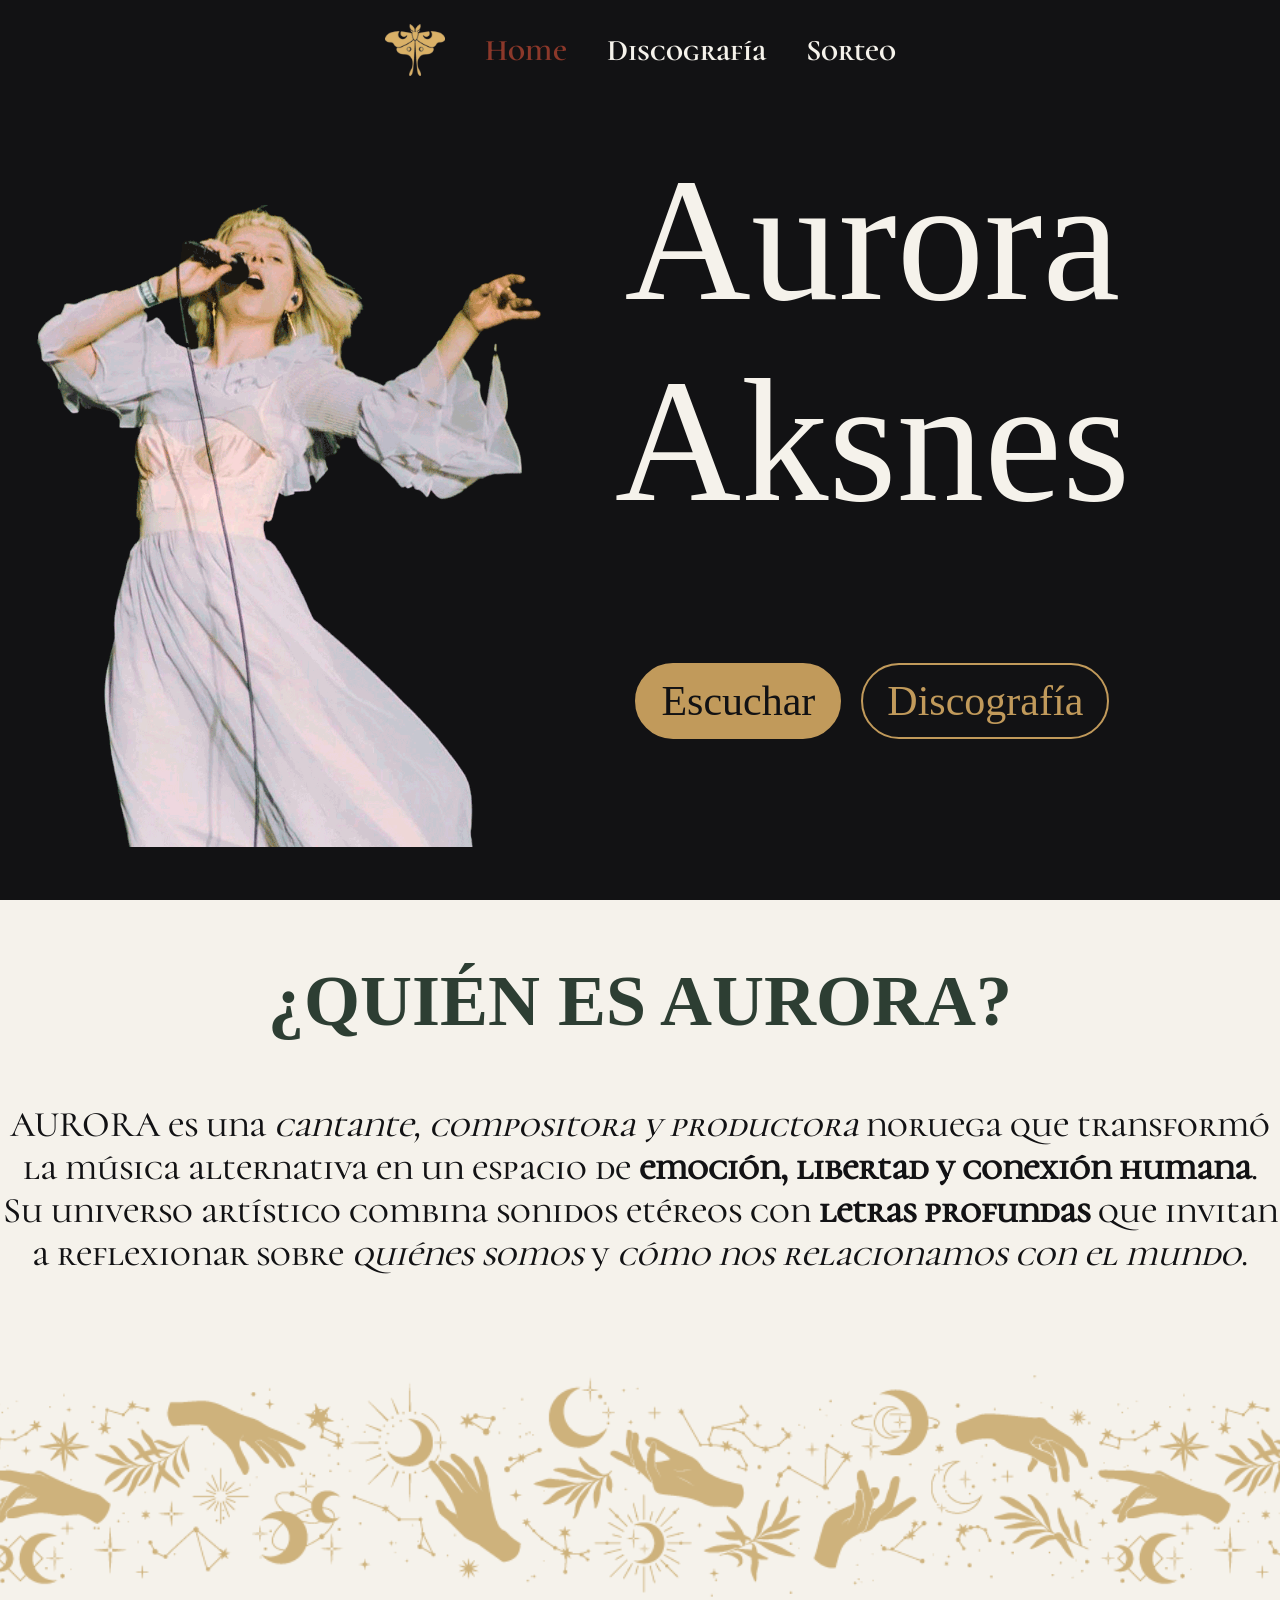
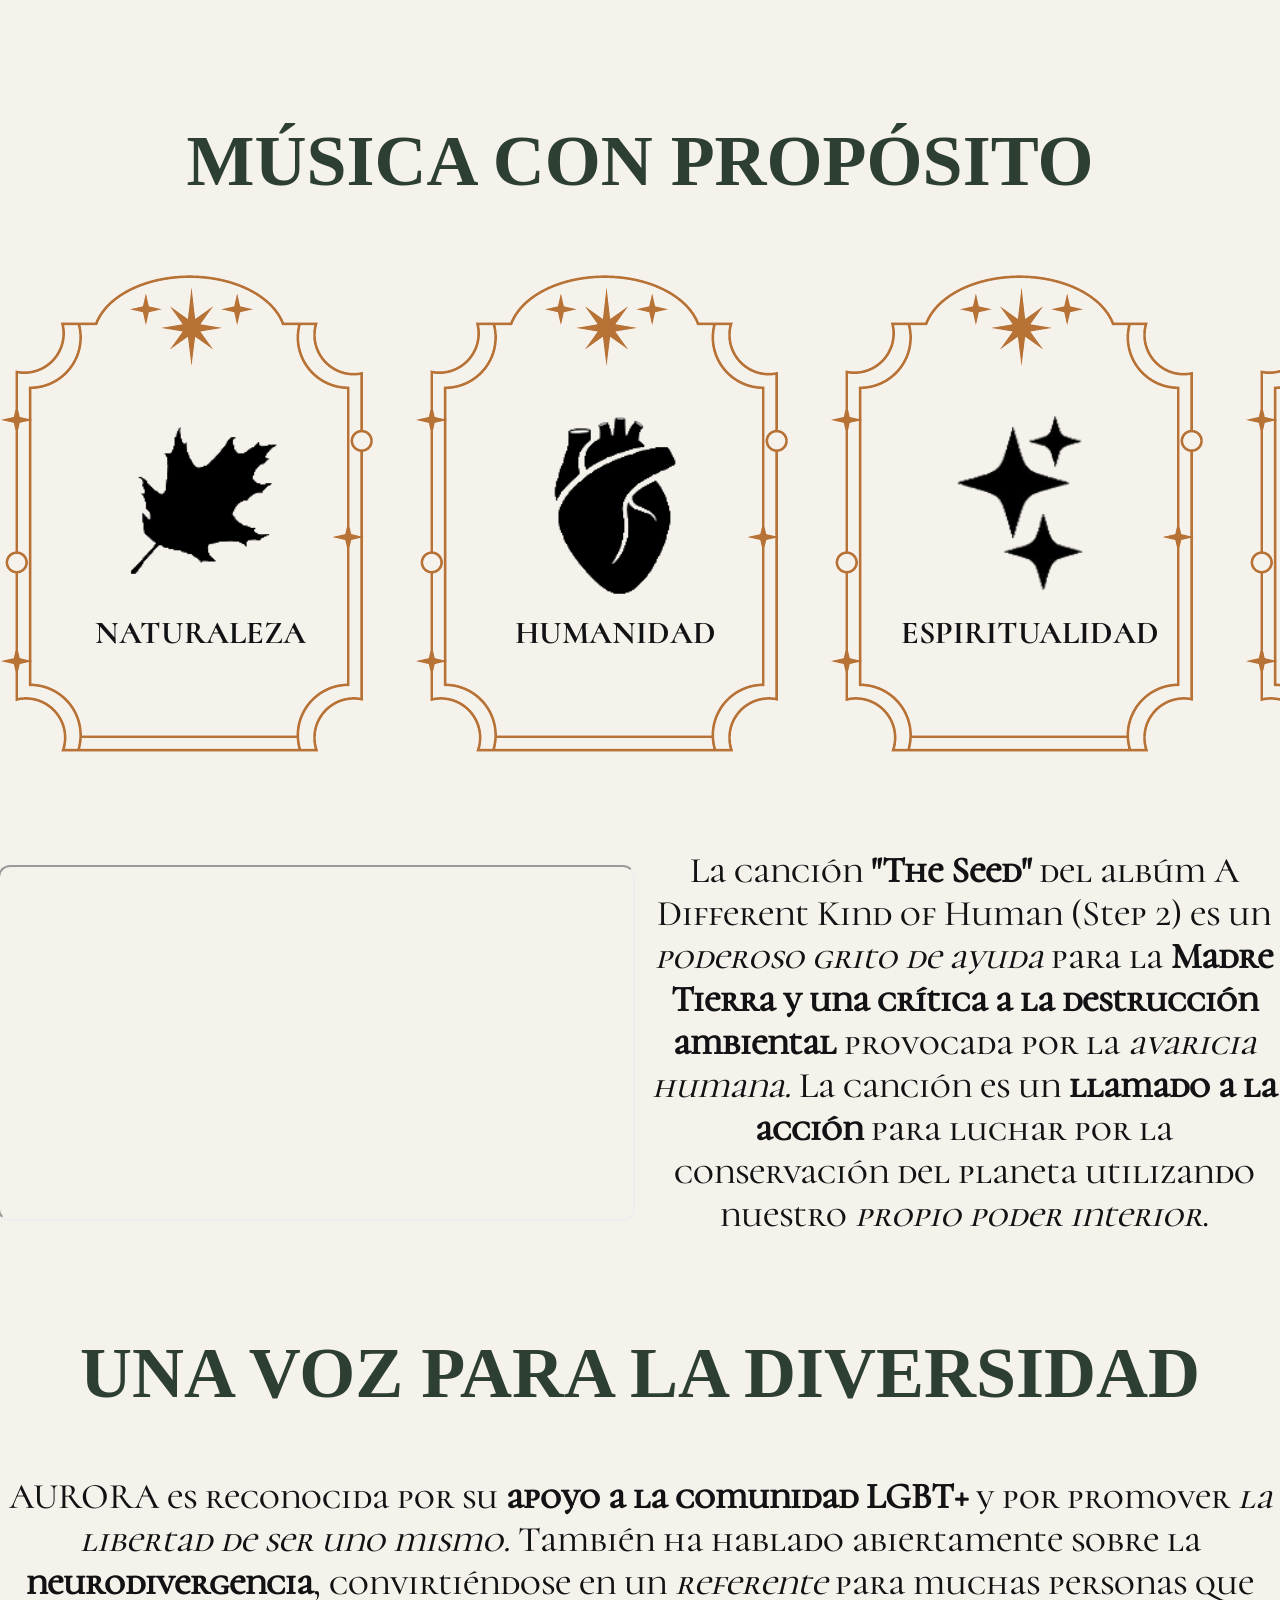
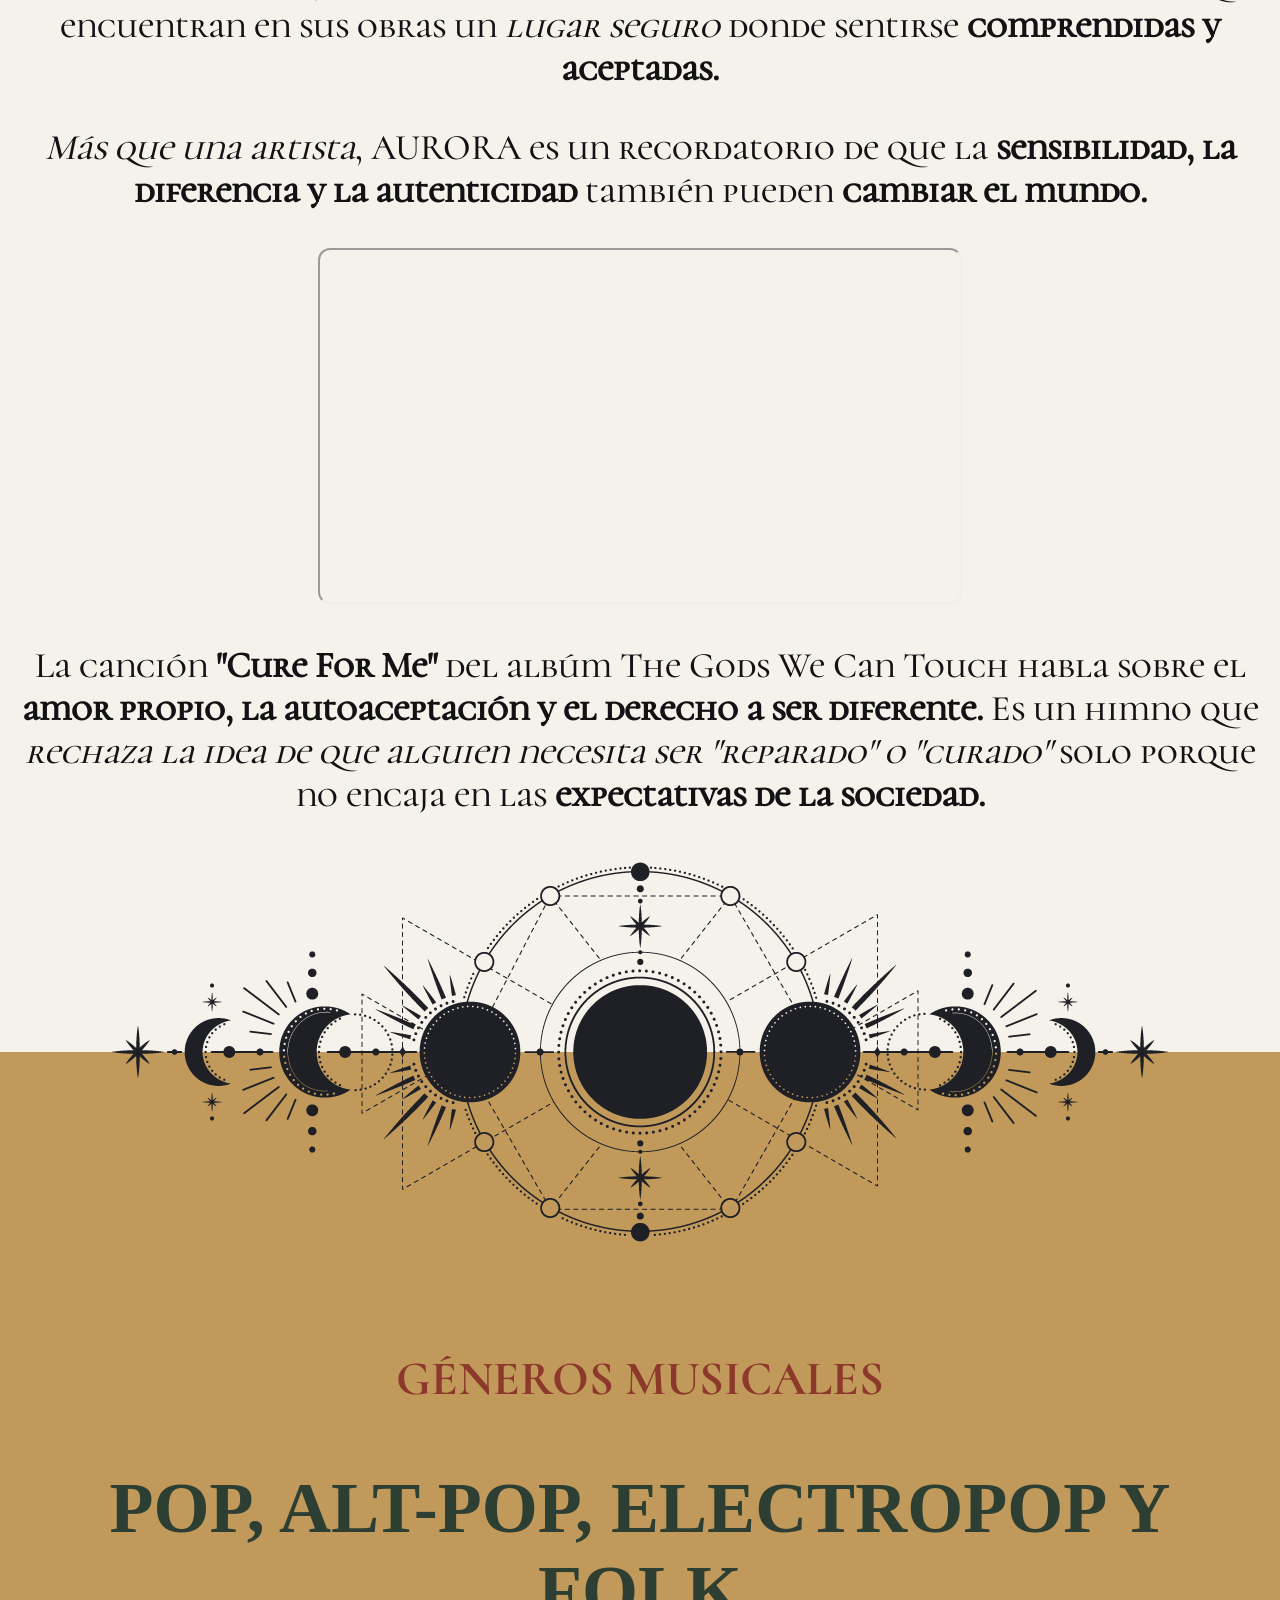
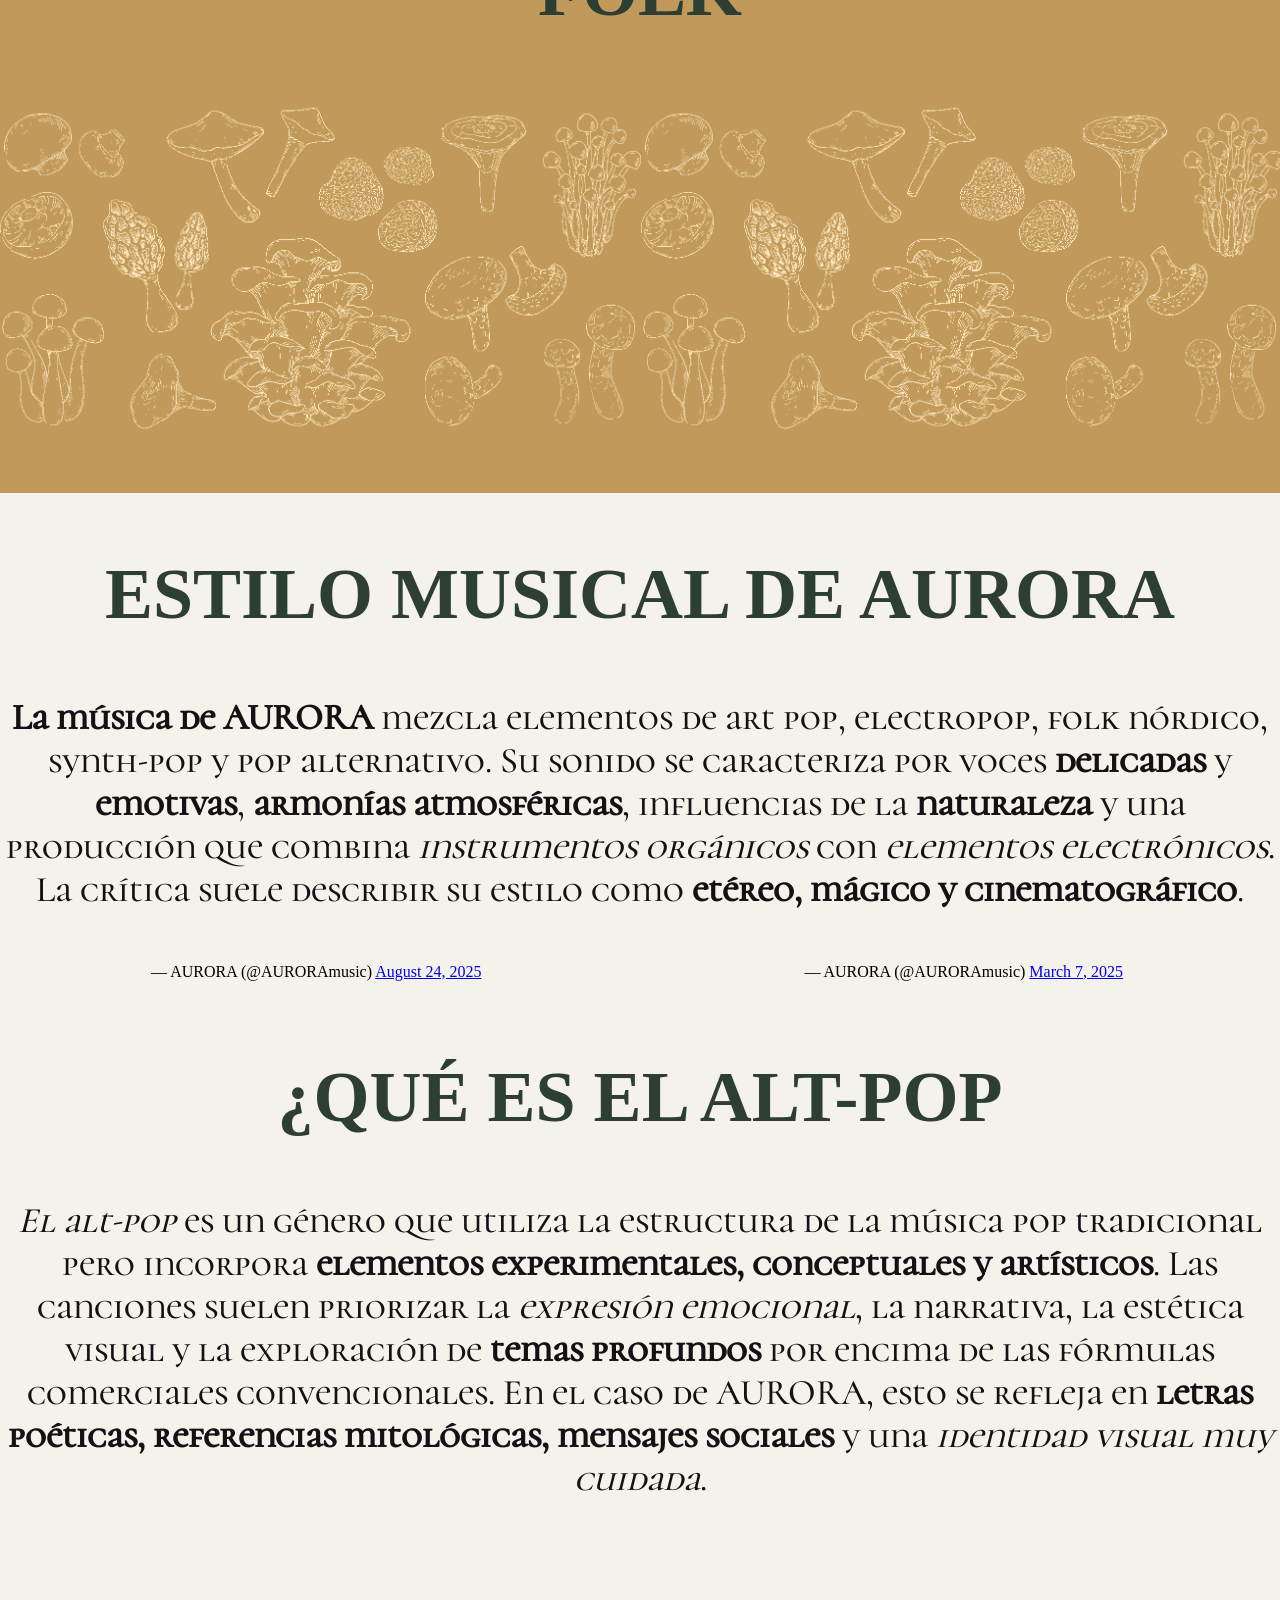
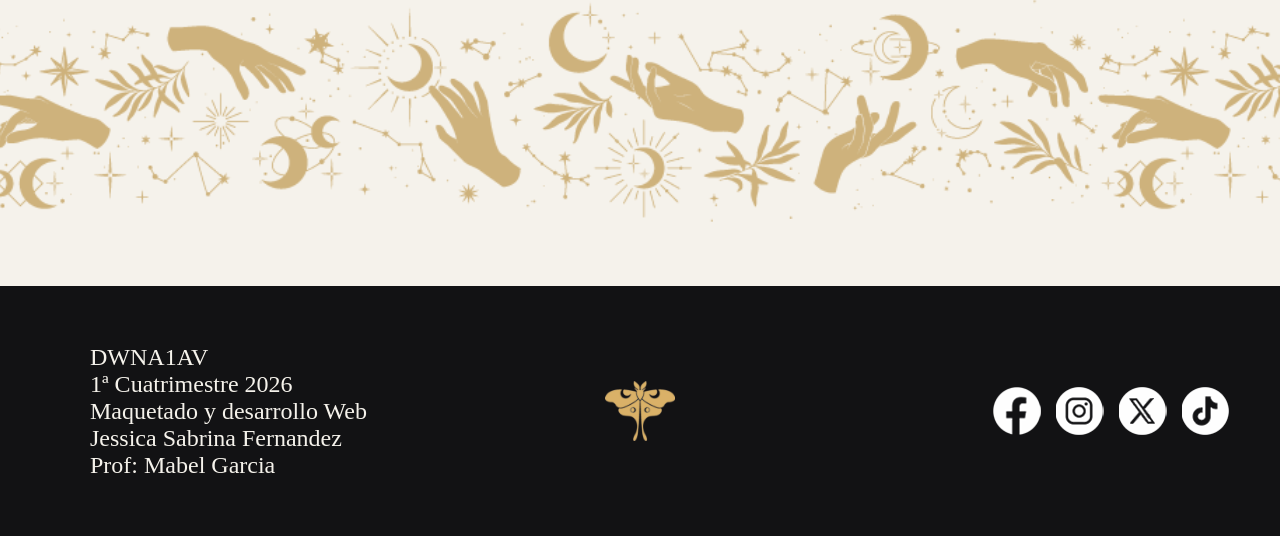
==== commit fa840853: "fix: en el footer se modifica ol por ul, los ul del nav pasan a ser columns en mobile" ====
--- a/index.html
+++ b/index.html
@@ -227,17 +227,17 @@
 
     <footer class="footer">
       <div>
-        <ol>
+        <ul>
           <li>DWNA1AV</li>
           <li>1ª Cuatrimestre 2026</li>
           <li>Maquetado y desarrollo Web</li>
           <li>Jessica Sabrina Fernandez</li>
           <li>Prof: Mabel Garcia</li>
-        </ol>
+        </ul>
       </div>
       <div class="logo"></div>
       <div class="redes" aria-label="Redes sociales">
-        <ol>
+        <ul>
           <li>
             <a
               href="https://www.facebook.com/iamAURORA"
@@ -273,7 +273,7 @@
               target="_blank"
             ><span class="ocultar">TikTok</span></a>
           </li>
-        </ol>
+        </ul>
       </div>
     </footer>
   </body>
--- a/css/style.css
+++ b/css/style.css
@@ -1,18 +1,21 @@
 /* TIPOGRAFIAS--------------------------------------------------------------- */
 @font-face {
   font-family: "corcomat_bold";
-  src: url(../fonts/CormorantUnicase-Bold.ttf) format("truetype"),
-  url(../fonts/CormorantUnicase-Bold.woff) format("woff");
+  src:
+    url(../fonts/CormorantUnicase-Bold.ttf) format("truetype"),
+    url(../fonts/CormorantUnicase-Bold.woff) format("woff");
 }
 @font-face {
   font-family: "corcomat_medium";
-  src: url(../fonts/CormorantUnicase-Medium.ttf) format("truetype"),
-  url(../fonts/CormorantUnicase-Medium.ttf) format("woff");
+  src:
+    url(../fonts/CormorantUnicase-Medium.ttf) format("truetype"),
+    url(../fonts/CormorantUnicase-Medium.ttf) format("woff");
 }
 @font-face {
   font-family: "uncial_antiqua";
-  src: url(../fonts/UncialAntiqua-Regolar.ttf) format("truetype"),
-  url(../fonts/UncialAntiqua-Regolar.woff) format("woff");
+  src:
+    url(../fonts/UncialAntiqua-Regolar.ttf) format("truetype"),
+    url(../fonts/UncialAntiqua-Regolar.woff) format("woff");
 }
 /* ------------------------------------------------------------------------*/
 
@@ -373,7 +376,7 @@
   padding: 0 50px 0 50px;
 }
 
-.footer ol {
+.footer ul {
   margin: 0;
   color: #f5f2eb;
   font-family: "uncial_antiqua";
@@ -396,7 +399,7 @@
   align-self: center;
 }
 
-.redes ol {
+.redes ul {
   display: flex;
   gap: 15px;
   list-style: none;
@@ -765,7 +768,6 @@
   text-decoration: none;
 }
 
-
 /* RESPONSIVE TABLET MAX WIDTH 960------------------------------------------------------------- */
 @media (max-width: 960px) {
   /* Base / tipografía ------------------------------------------- */
@@ -953,15 +955,16 @@
     justify-self: center;
   }
 
-  .footer ol {
+  .footer ul {
     font-size: 16px;
-  }
-
-  .redes ol {
+    margin-left: 0;
+    padding-left: 0;
+  }
+
+  .redes ul {
     justify-content: center;
   }
 }
-
 
 /* MEDIA QUERY PARA MOBILE MAX 480--------------------------------------------------------------------- */
 @media (max-width: 480px) {
@@ -1002,6 +1005,7 @@
     gap: 10px;
     font-size: 15px;
     padding: 10px;
+    flex-direction: column;
   }
 
   .logo {
@@ -1127,8 +1131,10 @@
   }
 
   /* FOOTER------------------------- */
-  .footer ol {
+  .footer ul {
     font-size: 13px;
+    margin-left: 0;
+    padding-left: 0;
   }
 
   .footer div {
